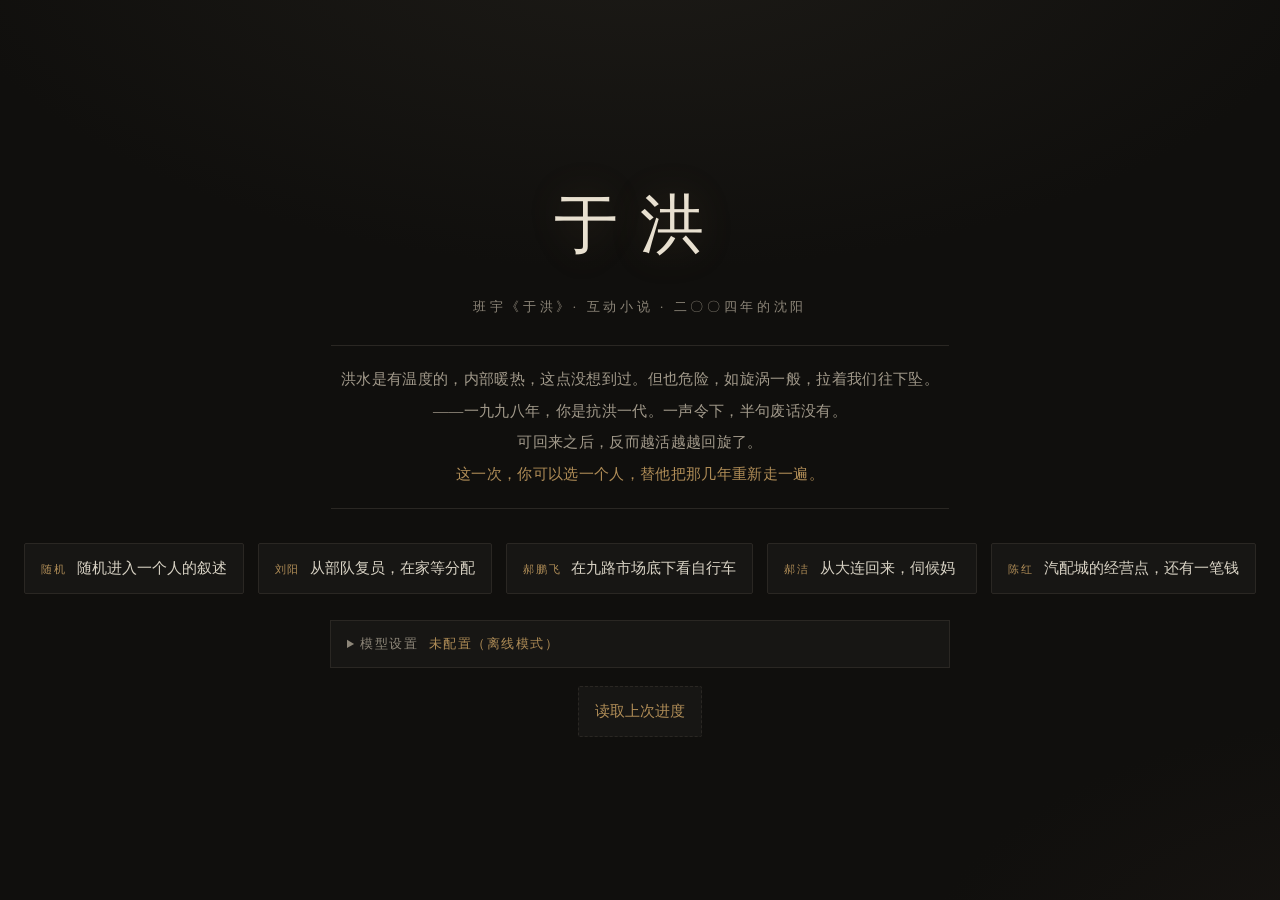
==== docs/index.html @ 529d7893 "于洪互动小说：四视角剧本、事实分叉、模型设置，发布到 GitHub Pages" ====
<!doctype html>
<html lang="zh-CN">
<head>
<meta charset="utf-8">
<meta name="viewport" content="width=device-width,initial-scale=1">
<title>于洪 · 互动小说</title>
<style>:root {
  --ink: #d8d2c4;
  --dim: #8d8679;
  --bg: #100f0d;
  --panel: #171614;
  --line: #2a2723;
  --accent: #b08d57;
}
* { box-sizing: border-box; }
html, body { height: 100%; margin: 0; }
body {
  background:
    radial-gradient(1200px 600px at 50% -10%, #1d1b17 0%, transparent 60%),
    radial-gradient(900px 500px at 110% 110%, #191512 0%, transparent 55%),
    var(--bg);
  color: var(--ink);
  font-family: "Noto Serif SC", "Source Han Serif SC", "Songti SC", "SimSun", Georgia, serif;
  font-size: 16.5px;
  line-height: 1.95;
  letter-spacing: .02em;
}
.hidden { display: none !important; }

/* ---------- 菜单 ---------- */
#menu {
  min-height: 100%;
  display: flex; flex-direction: column; align-items: center; justify-content: center;
  padding: 40px 24px;
  text-align: center;
}
.menutitle {
  font-size: 64px; letter-spacing: .34em; margin: 0 0 6px;
  color: #e8e0d0; font-weight: 400;
  text-shadow: 0 0 40px rgba(176,141,87,.22);
}
.menusub { color: var(--dim); letter-spacing: .28em; font-size: 13px; margin-bottom: 26px; }
.menuquote {
  max-width: 620px; color: #a29a8b; font-size: 15px; line-height: 2.1;
  border-top: 1px solid var(--line); border-bottom: 1px solid var(--line);
  padding: 18px 10px; margin-bottom: 34px;
}
.menuquote em { color: var(--accent); font-style: normal; }
.menubtns { display: flex; gap: 14px; flex-wrap: wrap; justify-content: center; }
.menubtns .choice { min-width: 210px; }
.menuload { margin-top: 18px; }

/* ---------- 模型设置 ---------- */
.cfgbox {
  margin-top: 26px; max-width: 620px; width: 100%;
  border: 1px solid var(--line); background: var(--panel);
  text-align: left;
}
.cfgbox summary {
  cursor: pointer; padding: 11px 16px; font-size: 12.5px;
  color: var(--dim); letter-spacing: .12em; user-select: none;
}
.cfgbox summary:hover { color: var(--ink); }
.cfgstate { color: var(--accent); margin-left: 6px; }
.cfgbody { padding: 4px 16px 16px; border-top: 1px solid var(--line); }
.cfgnote { font-size: 12px; color: var(--dim); line-height: 1.9; margin: 12px 0 14px; }
.cfgrow { display: flex; align-items: center; gap: 10px; margin-bottom: 9px; }
.cfglabel { width: 84px; flex: none; font-size: 12.5px; color: var(--dim); }
.cfginput {
  flex: 1; min-width: 0; background: #0e0d0b; border: 1px solid var(--line);
  color: var(--ink); font-family: inherit; font-size: 12.5px;
  padding: 7px 10px; border-radius: 2px; outline: none;
}
.cfginput:focus { border-color: var(--accent); }
.cfginput::placeholder { color: #4f4a42; }
.cfgbtns { display: flex; gap: 8px; margin-top: 12px; }
.cfgbtn {
  background: none; border: 1px solid var(--line); color: var(--dim);
  padding: 6px 14px; font-size: 12px; cursor: pointer; border-radius: 2px;
  font-family: inherit; letter-spacing: .1em;
}
.cfgbtn:hover { color: var(--ink); border-color: var(--accent); }
.cfgbtn.ghost:hover { border-color: #6b2f28; color: #c96a5f; }
.cfgmsg { margin-top: 10px; font-size: 12px; line-height: 1.7; color: var(--dim); min-height: 18px; }
.cfgmsg.ok { color: #7f9c6b; }
.cfgmsg.err { color: #c96a5f; }

/* ---------- 游戏 ---------- */
#game { min-height: 100%; display: flex; flex-direction: column; }
#topbar {
  display: flex; align-items: center; gap: 14px;
  padding: 10px 18px; border-bottom: 1px solid var(--line);
  background: rgba(16,15,13,.86); backdrop-filter: blur(6px);
  position: sticky; top: 0; z-index: 5;
}
#topbar .brand { font-size: 15px; letter-spacing: .22em; color: var(--accent); }
#topbar .spacer { flex: 1; }
#topbar button {
  background: none; border: 1px solid var(--line); color: var(--dim);
  padding: 5px 12px; font-size: 12.5px; cursor: pointer; border-radius: 2px;
  font-family: inherit; letter-spacing: .1em;
}
#topbar button:hover { color: var(--ink); border-color: #4a443c; }

#main { flex: 1; display: flex; max-width: 1080px; width: 100%; margin: 0 auto; padding: 26px 20px 120px; gap: 28px; }
#stage { flex: 1; min-width: 0; }
#side { width: 258px; flex: none; }
@media (max-width: 860px) {
  #main { flex-direction: column-reverse; padding-bottom: 60px; }
  #side { width: 100%; }
}

/* 状态卡 */
.who-card { border-left: 3px solid; padding-left: 12px; margin-bottom: 12px; background: var(--panel); padding: 12px 12px 12px 15px; }
.wname { font-size: 21px; letter-spacing: .14em; }
.wtitle { font-size: 12px; color: var(--dim); line-height: 1.7; margin-top: 3px; }
.stats { display: flex; flex-direction: column; gap: 9px; }
.stat { display: flex; align-items: center; gap: 8px; font-size: 12px; color: var(--dim); }
.sl { width: 74px; flex: none; }
.bar { flex: 1; height: 5px; background: #221f1b; border-radius: 3px; overflow: hidden; }
.bar i { display: block; height: 100%; transition: width .5s ease; }
.sv { width: 26px; text-align: right; font-size: 11px; }

/* 文字流 */
#stream { max-width: 100%; }
.scene-title {
  margin: 34px 0 6px; padding-top: 15px; border-top: 1px solid var(--line);
  font-size: 13px; letter-spacing: .3em; color: var(--accent);
}
.scene-where { font-size: 12px; color: var(--dim); letter-spacing: .12em; margin-bottom: 16px; }
.line { margin: 0 0 12px; }
.line .body { white-space: pre-wrap; }
.line.said .body { color: #e6ddcb; }
.line.nar .body { color: #b9b2a4; }
.line.inner .body { color: #9d9487; font-style: italic; padding-left: 14px; border-left: 1px solid #332e28; }
.line.dream .body { color: #7d97a8; font-style: italic; }
.line.quote .body { color: #a89272; }
.line.bridge .body { color: var(--accent); letter-spacing: .08em; margin: 18px 0; }
.line.err .body { color: #b03a2e; }
.line.chosen .body { color: var(--dim); font-size: 13.5px; margin: 14px 0 6px; letter-spacing: .04em; }
.model-line { color: #8fa6a0; font-size: 14.5px; border-left: 2px solid #2f3a38; padding-left: 12px; margin: 16px 0 8px; line-height: 2; }
.model-line.pending { color: #4f5b59; font-style: italic; border-left-color: #232c2b; }
.quick { animation: fadein .18s ease; }
@keyframes fadein { from { opacity: 0; transform: translateY(3px); } to { opacity: 1; } }

/* 说话人 */
.who { margin-right: 8px; font-size: 13px; letter-spacing: .1em; }
.who.liu { color: #c96a5f; }
.who.hao { color: #7a9fd0; }
.who.jie { color: #d1b072; }
.who.chen { color: #c08cb8; }
.who.mom { color: #a9a08f; }
.who.you { color: #a9a08f; }
.who:not(.liu):not(.hao):not(.jie):not(.chen):not(.mom):not(.you) { color: #8d8679; }

/* 选项 */
#choices { margin-top: 22px; display: flex; flex-direction: column; gap: 9px; }
.choice {
  text-align: left; background: var(--panel); border: 1px solid var(--line); color: var(--ink);
  padding: 12px 16px; font-family: inherit; font-size: 14.5px; line-height: 1.7;
  cursor: pointer; border-radius: 2px; transition: all .16s ease;
  display: flex; align-items: baseline; gap: 10px;
}
.choice:hover { border-color: var(--accent); background: #1c1a16; transform: translateX(3px); }
.choice .tag { font-size: 11px; color: var(--accent); letter-spacing: .16em; flex: none; }
.choice.continue { justify-content: center; color: var(--accent); border-style: dashed; }
.choice.continue:hover { background: #1c1a16; }

/* 结局 */
#ending { position: fixed; inset: 0; background: rgba(8,7,6,.94); z-index: 40; display: flex; align-items: center; justify-content: center; padding: 24px; overflow: auto; }
.end-card {
  max-width: 560px; width: 100%; border: 1px solid #3a352d; background: #131210;
  padding: 36px 30px; text-align: center; animation: fadein .5s ease;
}
.end-kicker { font-size: 11px; letter-spacing: .4em; color: var(--dim); }
.end-title { font-size: 38px; font-weight: 400; margin: 12px 0 8px; color: #e8e0d0; letter-spacing: .14em; }
.end-desc { color: var(--accent); font-size: 14px; margin-bottom: 20px; }
.end-you { color: var(--dim); font-size: 13px; margin-bottom: 18px; }
.end-summary { text-align: left; font-size: 14px; color: #b9b2a4; line-height: 2; border-top: 1px solid var(--line); padding-top: 16px; }
.end-quote { margin-top: 18px; font-style: italic; color: #8d8679; font-size: 13.5px; }
.end-btns { margin-top: 26px; display: flex; justify-content: center; }
.end-btns .choice { min-width: 240px; justify-content: center; }

/* 滚动条 */
::-webkit-scrollbar { width: 8px; }
::-webkit-scrollbar-thumb { background: #2a2723; border-radius: 4px; }
</style>
</head>
<body>

<div id="menu">
  <h1 class="menutitle">于洪</h1>
  <div class="menusub">班宇《于洪》· 互动小说 · 二〇〇四年的沈阳</div>
  <div class="menuquote">
    洪水是有温度的，内部暖热，这点没想到过。但也危险，如旋涡一般，拉着我们往下坠。<br>
    ——一九九八年，你是抗洪一代。一声令下，半句废话没有。<br>
    可回来之后，反而越活越越回旋了。<br>
    <em>这一次，你可以选一个人，替他把那几年重新走一遍。</em>
  </div>
  <div class="menubtns">
    <button class="choice" onclick="randomStart()"><span class="tag">随机</span><span>随机进入一个人的叙述</span></button>
    <button class="choice" onclick="startGame('liu')"><span class="tag">刘阳</span><span>从部队复员，在家等分配</span></button>
    <button class="choice" onclick="startGame('hao')"><span class="tag">郝鹏飞</span><span>在九路市场底下看自行车</span></button>
    <button class="choice" onclick="startGame('jie')"><span class="tag">郝洁</span><span>从大连回来，伺候妈</span></button>
    <button class="choice" onclick="startGame('chen')"><span class="tag">陈红</span><span>汽配城的经营点，还有一笔钱</span></button>
  </div>

  <details id="cfgbox" class="cfgbox">
    <summary>模型设置 <span class="cfgstate" id="cfgstate">未配置（离线模式）</span></summary>
    <div class="cfgbody">
      <p class="cfgnote">
        填写 OpenAI 兼容接口后，关键节点会由模型实时续写一小段。不填也能完整游玩，只是所有剧情按写好的走。
      </p>
      <label class="cfgrow">
        <span class="cfglabel">模型地址</span>
        <input id="cfgUrl" class="cfginput" type="text" placeholder="http://127.0.0.1:11434/v1/chat/completions" autocomplete="off" spellcheck="false">
      </label>
      <label class="cfgrow">
        <span class="cfglabel">模型 ID</span>
        <input id="cfgModel" class="cfginput" type="text" placeholder="比如 qwen2.5 / deepseek-chat" autocomplete="off" spellcheck="false">
      </label>
      <label class="cfgrow">
        <span class="cfglabel">API Key</span>
        <input id="cfgKey" class="cfginput" type="password" placeholder="没有就留空" autocomplete="off" spellcheck="false">
      </label>
      <div class="cfgbtns">
        <button type="button" class="cfgbtn" onclick="saveConfig()">保存</button>
        <button type="button" class="cfgbtn" onclick="testConfig()">测试连通</button>
        <button type="button" class="cfgbtn ghost" onclick="clearConfig()">清除</button>
      </div>
      <div class="cfgmsg" id="cfgmsg"></div>
    </div>
  </details>

  <div class="menuload">
    <button id="btnload" class="choice continue" onclick="tryLoad()">读取上次进度</button>
  </div>
</div>

<div id="game" class="hidden">
  <div id="topbar">
    <span class="brand">于洪</span>
    <span class="spacer"></span>
    <button onclick="if(saveGame())this.textContent='已保存';">保存进度</button>
    <button onclick="restartGame()">重开</button>
  </div>
  <div id="main">
    <div id="stage">
      <div id="stream"></div>
      <div id="choices"></div>
    </div>
    <div id="side">
      <div id="status"></div>
    </div>
  </div>
</div>

<div id="ending" class="hidden"></div>

<script>
/* ===== story.js ===== */
/* ============================================================
 *  《于洪》互动小说 —— 故事数据
 *  依据班宇《于洪》原文 + JioNLP「悬疑推理全解析」
 *  视角：刘阳(liu) / 郝鹏飞(hao) / 郝洁(jie) / 陈红(chen)
 * ============================================================ */
const L = (t) => ({ text: t });
const S = (who, whoKey, t) => ({ who, whoKey, cls: 'said', text: t });
const N = (t) => ({ text: t, cls: 'nar' });
const I = (t) => ({ text: t, cls: 'inner' });
const D = (t) => ({ text: t, cls: 'dream' });

const SCENES = {};

/* =====================================================================
 *  序章 · 1998 洪水 —— 四人共用
 * ===================================================================== */
SCENES.prologue = {
  title: '序章 · 一九九八年夏',
  where: '长江大堤 · 暴雨',
  lines: [
    L('一九九八年的夏天，江水高出防洪堤数米。天空被雨浸洗，星星全被覆盖。'),
    N('你们相互搀着走，由下至上，沿江而行。暴雨不停，很难看清前路。'),
    D('至水深处，黄泥漫过来，几近胸口，简直快要窒息。'),
    L('洪水是有温度的，内部暖热，如旋涡一般，拉着人往下坠。'),
    I('只能在心里提醒自己：千万别倒下去，那就再也站不起来了。'),
    N('刚开始时，前面还有人唱歌，喊着口号，很快便隐没在雷声里。四处缄默，唯有江中瀑布高耸。'),
    { text: '那年，你是抗洪一代，抢险子弟兵。一声令下，半句废话没有，一路辉煌，全是胜仗。', cls: 'quote' },
    { text: '可你没想到，回来之后，反而越活越回旋了。', cls: 'quote' },
    { text: '—— 现在，二〇〇四年，冬天，沈阳。', cls: 'bridge' },
    { text: '选一个人，进入他（她）的叙述。', cls: 'bridge' },
  ],
  choices: () => [
    { tag: '刘阳', text: '我从部队复员，在家等分配，大半年没个动静', next: 'liu_1999' },
    { tag: '郝鹏飞', text: '我在九路市场底下看自行车，叼着烟卷儿，腰里别个包儿', next: 'hao_1999' },
    { tag: '郝洁', text: '我从大连回来，在家伺候我妈，弟弟刚退伍', next: 'jie_1999' },
    { tag: '陈红', text: '我在汽配城有个经营点，卖摩托车油，也管着一笔钱', next: 'chen_1999' },
  ],
};

/* =====================================================================
 *  1999 冬 · 待业
 * ===================================================================== */
SCENES.liu_1999 = {
  where: '一九九九年冬 · 于洪区的街上',
  lines: [
    L('你去安置办问过几次。答复永远一样：就业形势不好，这一批没单位接收，只能耐心等待，要相信政府，祖国是没有忘记你们的。'),
    I('你听着也信服。可回到家里，思来想去，又实在是待不住。岁数不小了，还在街上晃荡，吃穿父母，没个班儿上，说不过去。'),
    N('战友们大多走了后门，在厂里开车，或当保安。没编制，待遇也不行，勉强维持生活。'),
    N('私下喝酒时，大家总爱抱怨：怎么说也是抗洪一代，一声令下豁得出命去，怎么回来之后反倒越活越回旋了。'),
    D('你半夜还是会梦见。站在桥上，江水涌动，瀑布高耸，时刻准备扑袭。'),
    N('将入冬时，你妈去九路市场买了几斤线，准备给你织件毛衣。她回来时，递你一张皱巴巴的纸条。'),
    S('妈', 'mom', '碰见个熟人，说是你战友，记忆力挺好，当年送站时见过我，一眼就认出来了，让你有空联系他。'),
    S('你', 'you', '叫啥。'),
    S('妈', 'mom', '郝鹏飞。'),
    S('你', 'you', '三眼儿啊，他干啥呢，问没。'),
    S('妈', 'mom', '在九路市场楼下看自行车呢，叼着烟卷儿，腰里别个包儿，见我可亲了，也没收费，站那唠了半天。还说你们这一批，马上就能安置了。'),
  ],
  choices: () => [
    { tag: '+ 记下', text: '把纸条收好。心里说：那人不识搭理。', next: 'liu_1999b', effects: { liuHaojie: 0 } },
    { tag: '+ 人情', text: '三眼儿还认得出我妈，这份人情得还。去找他喝一顿。', next: 'liu_1999b' },
    { tag: '＋钱', text: '你想起部队里一个领导，转业好几年了，听说挺有能力：李德武。要不要联系一下？', next: 'liu_call_li' },
  ],
};

SCENES.liu_1999b = {
  lines: [
    N('纸条上的电话七位数。你妈说，去年电话刚升八位：原来首位是2、3、4、5的，前面加个2；首位是6、7、8、9的，在前面加个8。'),
    I('这些你都知道。天天不上班，半导体里的报纸摘要能听好几遍。'),
    N('十二月初，你妈从单位下岗。车间工具库六个人，就留俩名额，上面要民主，不记名投票，谁的票多谁走人。'),
    N('结果一人一票，没办法抉择。开会时你妈自告奋勇：岁数大了，行动跟不上，先走一步；女的在世上比同岁的男的好找活儿，五十岁就能退休领劳保。'),
    N('话没说完，整个班组哭成一片。'),
    S('同事', 'other', '你儿子的工作落实没？'),
    S('妈', 'mom', '等政策呢，说是过了年就安置，能进事业单位。'),
    S('同事', 'other', '那可好，你这老有所依了。'),
    S('妈', 'mom', '那还说啥，你们放心，我这䞍等着享福呢。'),
    I('你知道这话是宽慰同事。但她这一下岗，工龄买断，给的都是死钱儿。你还没工作，生计犯愁。'),
    L('一九九九年的最后一天，下了点雪，不大。街上到处宣传千禧年的到来，仿佛跨过这个世纪，就真的会有所不同。'),
  ],
  choices: () => [
    { tag: '战友', text: '下午战友来电话：喊一批兵聚一聚，你想起三眼儿的号码。', next: 'liu_qianxi' },
    { tag: '独行', text: '不去凑热闹。你坐在家里看电视，把李德武那个电话号码又摸出来看了看。', next: 'liu_call_li' },
  ],
};

SCENES.liu_qianxi = {
  title: '千禧年 · 最后一天',
  where: '兴顺街 · 三眼儿的车棚',
  lines: [
    N('你给三眼儿打电话，七位数的号码，前面加了个2。一个女的接的。'),
    S('你', 'you', '三眼儿在家不？'),
    S('那边', 'other', '谁，你打错了吧。'),
    I('你才反应过来：这外号是部队里给取的，人家有本名儿。'),
    S('你', 'you', '这是不是郝鹏飞家，我是他以前的战友。'),
    S('那边', 'other', '是，他没在家，上班呢。换地方了，铁西商业大厦，那边车多。'),
    N('你骑车到兴顺街，远远望见三眼儿坐在绿棚里，棚顶上覆盖一层薄雪。他缩在里面，耷拉着脑袋，脖子上挂着手闷子，缓慢吐着白气。'),
    N('旁边有自行车过来，他立马探起身，三步两步奔上前，撕个纸票儿，管人要钱，块儿八毛的，毛票儿也数好几遍。'),
    N('你观察了一会儿，乐出声来。三眼儿回头一看，惊呼一声。'),
    S('三眼儿', 'hao', '我操，你咋来了呢。'),
    S('你', 'you', '来找你喝酒，战友聚会。'),
    S('三眼儿', 'hao', '回来这么长时间，一次没见到，老想你了。有一次看见你妈了。'),
    S('你', 'you', '可不咋地，青春献党，纯属白忙。'),
    S('三眼儿', 'hao', '那也不能这么讲。不知道你，反正我还是有收获。'),
    L('他说这话时，眼睛亮了一下。你知道那「收获」是什么——他干过一阵子侦察兵，看车这活儿，正好用得上。'),
    S('你', 'you', '我也有，不后悔。就是社会变化太快，有点跟不上节奏。'),
    S('三眼儿', 'hao', '现在就走，妈了个逼，今天不收费了，千禧年大酬宾，随便停去吧。'),
    N('一行七八个人，喝到后半夜，大呼小叫，啤酒瓶子满地，还唱起歌来。'),
    S('众人', 'other', '海风你轻轻地吹啊，海浪你轻轻地摇……'),
    N('这些战友，各有各的道，就你还没工作，他们也跟着愁，你一言我一语，没有实质建议。'),
    N('三眼儿开始话少，有点拘谨，几瓶下肚后也很健谈，眼睛里放着贼光。'),
  ],
  choices: () => [
    { tag: '兄弟', text: '跟三眼儿说：靠别人不如靠自己，咱俩想点正事。', next: 'liu_tan' },
    { tag: '试探', text: '装作随口一问：你还记得李德武不？他那个电话你还留着没？', next: 'liu_probe' },
    { tag: '心事', text: '不说正事，只闷头喝酒，心里翻来覆去想着安置办那句话。', next: 'liu_tan' },
    { tag: '不联系', text: '你把纸条折起来塞进兜里：那条路，不走。', next: 'liu_yantui', effects: { calledLi: 'no', tippedLi: 'no', liuTurn: 'out' } },
  ],
};

SCENES.liu_probe = {
  lines: [
    S('你', 'you', '三眼儿，你还记得李德武不？咱们连那个老兵，转业好几年了。'),
    N('三眼儿夹着花生米的手停在半空。'),
    S('三眼儿', 'hao', '记得啊，怎么不记得。他后来跑货车，听说赚过也赔过。'),
    S('你', 'you', '听说他有路子，认识人。我寻思，回头联系联系。'),
    S('三眼儿', 'hao', '联系呗，我这儿没他电话。你找他干啥？'),
    S('你', 'you', '就是认认亲，问候问候。'),
    I('三眼儿看了你一会儿，眼睛里那点光暗下去了一半。'),
    S('三眼儿', 'hao', '刘阳，咱当兵的，走正道。'),
  ],
  choices: () => [
    { tag: '打岔', text: '笑一声：知道知道，我逗你玩呢。', next: 'liu_tan', effects: { liuHaojie: 0 } },
    { tag: '硬着头皮', text: '岔过去不谈，心里那个号码反倒更清楚了。', next: 'liu_tan' },
  ],
};

SCENES.liu_tan = {
  lines: [
    N('三眼儿凑过来，悄悄给你出主意。'),
    S('三眼儿', 'hao', '他家离于洪广场很近。那边刚开发出来，住户渐多，夏天摆了不少烧烤摊位，还有打扑克的，乌乌泱泱一大片。冬天冷，人少一些，但也有，穿棉袄烤炉子喝大酒，一整半宿。'),
    S('你', 'you', '烧烤我不会啊，没干过，扑克更不行了。'),
    S('三眼儿', 'hao', '不让你烤。我琢磨着，咱俩出个烟摊儿。不管喝酒还是打牌，都挺费烟，一宿得好几盒。'),
    S('三眼儿', 'hao', '到时换着来，一替一天，晚上过去。你白天上班，啥也不耽误，还不累，捡钱似的。'),
    S('你', 'you', '也没卖过烟啊，去哪儿上货都不知道。'),
    S('三眼儿', 'hao', '我有路子，保真，还便宜，你出人就行。就是冬天在室外杵着，那是真冷。'),
    S('你', 'you', '这不是问题，闲着也是闲着，遭点罪不怕。'),
    I('话是酒后的，你没太当真——可你心里，其实已经把那片广场摸过一遍了。哪家摊子喝酒，哪个老板打牌，谁兜里揣的是什么烟。'),
  ],
  choices: () => [
    { tag: '一起', text: '几天后三眼儿来催：进货的钱各出一半，你出人。干！', next: 'liu_jie_first' },
    { tag: '犹豫', text: '先答应着，心里另外那条路也在往前铺。', next: 'liu_call_li' },
  ],
};

SCENES.liu_call_li = {
  title: '五年前的那个电话',
  where: '于洪广场边上的一间小平房 · 电话机',
  lines: [
    N('你妈下岗之后，生了一场大病。家里的账翻过来倒过去，还是缺口。'),
    N('你找出那串号码。拨过去的时候，手指头有点抖。'),
    S('你', 'you', '喂，是李德武吗？'),
    S('他', 'li', '我是，你谁啊。'),
    S('你', 'you', '我以前跟你在一个连待过，是你底下的兵。'),
    S('他', 'li', '哦——谁啊，报个名。'),
    I('你没讲名字。'),
    S('你', 'you', '现在也没个正经工作，在卖烟。'),
    S('他', 'li', '卖烟好啊，认识人。改天见个面，就在广场那边，我请你喝酒。'),
    N('挂了电话，你在屋里站了一会儿。窗外下雪。'),
    N('过了几天，你们在广场边上见了面。喝了几次酒，比较交心。'),
    N('李德武跟着他哥刚做完一个案子，出手阔绰。他见你话里有话，便邀你入伙。'),
    L('你犹豫过。三番五次。'),
  ],
  choices: () => [
    { tag: '入伙', text: '你点了头。你给他指了一个人：九路市场批发白糖的业主，好打牌，总过来买烟。', next: 'liu_plan', effects: { calledLi: 'yes', tippedLi: 'full', liuTurn: 'in' } },
    { tag: '只说一半', text: '你只说广场上谁有钱，没指名道姓，脚却已经踩在了门外。', next: 'liu_plan', effects: { calledLi: 'yes', tippedLi: 'half', liuTurn: 'in' } },
    { tag: '退出', text: '你站起来，把酒钱压在杯子底下：这事儿我不干，别再来找我。', next: 'liu_out', effects: { calledLi: 'yes', tippedLi: 'no', liuTurn: 'out' } },
    { tag: '举报', text: '你没喝酒，直接去了派出所。你把那个号码、那几次见面，全说了。', next: 'liu_report', effects: { calledLi: 'yes', tippedLi: 'no', liuTurn: 'reported', policeHeat: 30 } },
  ],
};

SCENES.liu_plan = {
  lines: [
    N('你们定好时间。'),
    I('卖烟这条件得天独厚：谁家有钱，谁家几点关门，谁家孩子几点放学，你比谁都清楚。'),
    N('案发前的某一天，你骑着李德武的摩托回来。车号是三六四九四。'),
    N('起先停在巷口，进屋后装着睡了一会儿，悄悄起了床，出门把车推回屋内，第二天一大早又骑走了。'),
    I('你记得那天郝洁喊你，说做了个噩梦，害怕。你没顾上问她。'),
    N('抢劫当日，李德武带着另外两个。你在外面放风，盯着广场上来来去去的人。'),
    D('那天的风很冷。你站在电线杆子边上，像平时卖烟一样，一动不动。'),
    N('案发了。黄海花园，一家三口，孩子还不到十岁。'),
    N('李德武没联系过你，人间蒸发。你也没拿到那一份。'),
  ],
  choices: () => [
    { tag: '沉默', text: '你把这件事压下去，压得很深，深到自己也快信了。', next: 'liu_hui', effects: { liuHaojie: 5, money: 0 } },
    { tag: '冒名', text: '有人问你名字的时候，你说：我叫郝鹏飞，外号三眼儿。', next: 'liu_hui', effects: { borrowedName: 'yes', liuHaojie: 5 } },
    { tag: '害怕', text: '你给三眼儿打了个电话又挂掉，什么也没说。', next: 'liu_hui', effects: { haoWanted: 5 } },
  ],
};

SCENES.liu_hui = {
  title: '案发之后',
  where: '二〇〇一年四月 · 于洪广场',
  lines: [
    N('四月底，沈阳破了个大案，全城轰动，新闻滚动播出，群众拍手称快。'),
    N('电视台还拍了个纪录片，全程记录审讯过程，每天一集，人性的险恶与残暴，一览无遗，比电视剧都有意思。'),
    N('官方称之为四一〇大案，持械抢劫杀人，烧过信用社，劫过运钞车，手上十几条人命，主犯共四人，两对兄弟。'),
    N('主事儿的是李家哥俩。哥哥李德文在线路大修段上过班，脑子好，行事缜密，案子都是他谋划；弟弟李德武以前当过兵，身法不错，也敢下狠手。'),
    N('最后一次败露，是因为不周密——抢劫一位九路市场的业主时留下了痕迹，一举告破，进而牵出之前的连环案件。'),
    N('遇害的是批发白糖的，经商多年，有些家底。入室行凶，一家三口，全部灭口，孩子还不到十岁。'),
    I('这条新闻你琢磨了几天。犯案地点在黄海花园，于洪广场旁边的商品房。死去的那位男性，膀大腰圆，你是怎么看怎么眼熟。'),
    N('后来有一天你想起来，这人以前常在扑克摊上打牌，梗着脖子，有几分派头。'),
    N('有次他喝得比较醉，走过来问你：有没有裸体打火机。'),
    S('那位', 'other', '打火机有，五毛钱一个。'),
    S('那位', 'other', '要裸体的，有画面儿的那种。'),
    S('你', 'you', '那没有。'),
    I('他转身离开，嘴里嘟囔不停。你心说，点个火而已，怎么这么多要求。'),
    N('你把这事讲给郝洁。她叹了口气。'),
    S('郝洁', 'jie', '不管怎么说，这家也太惨了，孩子那么小，这伙人都该毙。'),
    S('你', 'you', '是，那肯定没跑儿。'),
    I('你嘴上答得干脆。手心里全是汗。'),
  ],
  next: 'liu_jie_first',
  continueText: '过了几天',
};

SCENES.liu_hui2 = {
  lines: [],
  next: 'liu_jie_first',
};

SCENES.liu_jie_first = {
  title: '二〇〇〇年冬 · 工人村',
  where: '轻工街 · 三眼儿家的旧平房',
  lines: [
    N('三眼儿住轻工街附近，工人村的旧平房，夹在车辆厂和热力网宿舍中间，歪歪扭扭，整个区域就剩这么一趟，里出外进，一直没拆。'),
    N('门口常年发河，冬天全是冰，不太好走。'),
    N('他家的条件一般。他妈常年卧床，身体不好，病挺重，好几样合并症，糊涂的时候多，不咋认识人儿，脾气大。'),
    N('他姐郝洁，大个儿，腰杆倍儿直，长得精神，有眉有眼儿，梳个五号头，像打排球的，不怎么打扮也好看。'),
    N('当时她刚从大连回来，也没上班，在家照顾他妈。她自己的身体也虚弱，刚动完个什么手术，走道发飘。'),
    N('你按规矩来取烟箱。她正在厨房拾掇，回头看是你。'),
    S('郝洁', 'jie', '来了啊。吃了没？'),
    I('你其实刚起床就来了，实在饿得不行。'),
  ],
  choices: () => [
    { tag: '不客气', text: '说没吃。她给你下了一碗面条，葱花炝锅，倒上酱油，满屋一股煳香。', next: 'liu_jie_meal', effects: { liuHaojie: 8 } },
    { tag: '客气', text: '说吃过了。取了箱子就走。', next: 'liu_yantui_end', effects: { liuHaojie: 1 } },
    { tag: '打听', text: '问她身体咋样，手术完多久了。', next: 'liu_jie_meal', effects: { liuHaojie: 5 } },
  ],
};

SCENES.liu_jie_meal = {
  lines: [
    N('她给你下了碗面条，你连吃两碗，也不见外。'),
    N('饭后她陪你看了会儿电视。信号不好，得来回摆弄天线，屏幕上都是雪花点儿，不成人形，声音也听不真切，嗞嗞啦啦，就看个大概意思。'),
    S('你', 'you', '等三眼儿赚钱了，让他给安个有线电视，能看好几十个台，天天放香港电影。'),
    S('郝洁', 'jie', '指着他呢，一天到晚不着家。'),
    S('你', 'you', '那我给你安，多大个事儿。'),
    S('郝洁', 'jie', '那你可得说话算话。'),
    I('这句你记下了。'),
    N('屋里他妈又骂上了，全是脏话，一嘟囔一串儿。郝洁挺难为情，躲去厨房拾掇碗筷，水声响成一片。'),
  ],
  next: 'liu_yantui_end',
  continueText: '一来二去',
};

SCENES.liu_yantui_end = {
  lines: [
    N('长此以往，你成了他家的常客。'),
    N('送烟的路上捎带手买个菜，家里东西坏了，三眼儿懒，也是你帮忙收拾，烧火的劈柴都是你打的。'),
    N('包括他妈在内，你也不嫌，拉完帮着收拾。觉得这一家过得也是不易，能帮忙就尽可量。郝洁虽然不说，但心里挺感激，你能看出来。'),
  ],
  next: 'liu_jie_grow',
  continueText: '日子长了',
};

SCENES.liu_yantui = {
  lines: [
    N('你挂了电话，再没拨过那个号。'),
    N('三眼儿后来问你，最近忙啥呢。你说没干啥，在家待着。'),
    S('三眼儿', 'hao', '那咱俩搭伙？我这儿有路子，保真，还便宜。'),
    N('于是你们各出一半钱，三眼儿联系进货渠道，你在街上打听价格。'),
    N('刚开始生意很差。你用你妈单位以前发的皮箱装烟，折开一半，朝着街面按个放好，像摆下一盘棋，然后偎在电线杆子上，半天也没人来问。'),
    N('后来逐渐上了道。于洪广场说大不大，说小也不小，站在同一个地方别人很难留意，需要来回不停地走动，还得张嘴推销。'),
    N('看谁捏紧烟盒不放，立马奔上前去问问来一盒啥不。别人摆手拒绝，也别太在意——做买卖就是这样，得能拉下来脸。'),
    I('这些道理都是三眼儿讲的。你挺佩服，他社会经验比你丰富。'),
    N('每个月赚的不多，也能起点作用，这就知足。'),
  ],
  choices: () => [
    { tag: '知足', text: '日子慢慢过吧。你在心里对自己说，够了。', next: 'liu_jie_first', effects: { liuHaojie: 2 } },
    { tag: '不甘', text: '不够。你把李德武那个号码抄在了本子上，一直没扔。', next: 'liu_jie_first', effects: { calledLi: 'nervous' } },
  ],
};


/* ===== part_liu.js ===== */
/* ============================================================
 *  刘阳线 · 后半程（2001–2004）
 * ============================================================ */

SCENES.liu_jie_grow = {
  title: '一来二去 · 二〇〇〇年冬',
  where: '工人村 · 屋里',
  lines: [
    N('一来二去，你发现郝洁平时不看电视，只有你去了，那台电视机才点开。专项服务，规格挺高。'),
    N('你看电视时，郝洁总捧着本书，家里一共也没几册，来回读，书页卷了边儿也不撒手。'),
    N('她爱看外国名著，名字没记住，硬壳，不太好翻。你问她里面讲的是啥，她也不告诉，说那样就没意思了，得自己慢慢读。'),
    N('你偶尔也拿起来一本，应个景儿，还没看几分钟，便开始犯困——在部队待的，看字儿费劲。'),
    N('时间一长，你就有了点跟郝洁在一起过日子的错觉。'),
    N('送烟的路上，捎带手买个菜。家里东西坏了，三眼儿懒，也是你帮忙收拾，烧火的劈柴都是你打的。'),
    N('包括他妈在内，你也不嫌，拉完帮着收拾。觉得这一家过得也是不易，能帮忙就尽可量。'),
    I('郝洁虽然不说，但心里挺感激，你能看出来。'),
  ],
  choices: () => [
    { tag: '过日子', text: '你把这里当成自己的家。', next: 'liu_mom_crisis', effects: { liuHaojie: 8 } },
    { tag: '顺手', text: '你只当是顺手的人情，账还是要分的。', next: 'liu_mom_crisis', effects: { liuHaojie: 2, money: 3 } },
    { tag: '盘算', text: '你在心里把这些人的脾气都记了一遍。', next: 'liu_mom_crisis', effects: { policeHeat: 3 } },
  ],
};

SCENES.liu_mom_crisis = {
  title: '二〇〇一年 · 元宵前后',
  where: '工人村 · 医院',
  lines: [
    N('元宵节没到，有天晚上，他妈又犯病了。三眼儿没在家。'),
    N('郝洁给你打的电话。你连忙赶过去。'),
    N('进屋一看，正倒弄气儿呢，只有出的，没有进的，喘气儿声跟风箱似的，呼呼作响，胸部凹进去一大块儿，肋骨外翻。'),
    S('你', 'you', '这得赶紧打车走。'),
    N('郝洁攥着她妈的手，一个劲儿地哭，说啥也听不进去。'),
    N('你跑到道边，在冰上还滑了一跤，蹭一身雪。到处都在放鞭，震耳欲聋，一年又一年，不知道有什么可庆祝的。'),
    N('路上车很少。你拦了半天，才打到一辆拉达。人命关天，好说歹说，让司机等着。'),
    N('你跑回屋里，把她妈往车上背，累得满头是汗。她一犯病就爱往下出溜，你老觉得使不上劲儿。'),
    N('到医院一顿抢救。郝洁一点主意都没有，道儿都走不直。'),
    N('凌晨，状况稳一些，你去厕所洗了把脸，抽棵烟。回来怎么想怎么不对。'),
    S('你', 'you', '三眼儿哪儿去了呢。'),
    S('郝洁', 'jie', '指着他呢。联系不上。'),
    S('你', 'you', '那不能啊，他天天下了班不就去广场卖烟么。'),
    S('郝洁', 'jie', '不知道。最近烟也没去卖，成宿不回家，没敢跟你说。'),
    I('你陪她熬了一宿。心里却在别处：他不卖烟，那他在哪儿。'),
    N('第二天早上，三眼儿赶来了，还是听邻居说的。灰头土脸，头发根根立着，衣服邋遢，腰包里的零钱叮当乱响。'),
  ],
  choices: () => [
    { tag: '质问', text: '你问他昨晚去了哪里。他没搭理。', next: 'liu_after_crisis', effects: { haoRage: 5 } },
    { tag: '忍住', text: '你挺来气，但这个场合不好讲出来。', next: 'liu_after_crisis', effects: {} },
    { tag: '护着郝洁', text: '你先把郝洁拉到一边坐下。', next: 'liu_after_crisis', effects: { liuHaojie: 5 } },
  ],
};

SCENES.liu_after_crisis = {
  where: '清晨 · 回家',
  lines: [
    N('折腾了一宿，你和她筋疲力尽。危险期已过，便留下三眼儿照顾，你们回家收拾一下，晚点再来。'),
    N('出门后你跟她说：人困马乏，咱俩在外面吃口饭。她点点头。'),
    N('走了半天，也没找到营业的饭店。春节还没过完，都在休息。'),
    S('郝洁', 'jie', '花那冤枉钱呢。家里吃吧，别的没有，冻饺子还剩不少。'),
    N('刚一进屋，拉亮了管儿灯，你们都有点发愣。没了骂声，一时不太适应。'),
    N('她坐在沙发上，没话儿，一直抹眼泪。'),
    N('你递过去一本书，她也不看，顺手放在身侧。'),
    S('你', 'you', '要不我去下点儿饺子，你先歇着。'),
  ],
  choices: () => [
    { tag: '抱住', text: '她忽然一把把你抱住。', next: 'liu_inside', effects: { liuHaojie: 10 } },
    { tag: '先下饺子', text: '你说：先吃，再睡一会儿。', next: 'liu_mom_death', effects: { liuHaojie: 3 } },
    { tag: '问一句', text: '你问：三眼儿到底在忙啥。', next: 'liu_inside', effects: { liuHaojie: 5, haoRage: 5 } },
  ],
};

SCENES.liu_inside = {
  where: '里屋 · 没有光',
  lines: [
    N('她贴在背上，低头亲你的脖子。你有些激动，加上之前对她也有好感。'),
    N('你转过头去，踮脚吻她。气喘吁吁，胡乱扯着衣服。'),
    N('她个子高，身上比你想得还要软，并且发烫，像一株热带植物，不断生长，盘绕着你。'),
    N('你把她的腰搂紧。她摇了摇头，攥紧你的手，把你带向里屋。'),
    N('那里几乎没有光，举架低，棚顶歪斜。被单很潮，不断有凉意袭来。'),
    N('她蜷起身体，咬着你的耳朵。你深吸口气，闻到了许多种味道，腐朽或者新鲜，沉重以及轻盈。'),
    N('你望着墙壁与天花板，它们似乎正在掉落，纷纷扬扬，如同幻景。'),
    D('你觉得是自己正一点点被展开。'),
  ],
  next: 'liu_mom_death',
  continueText: '三月',
};

SCENES.liu_mom_death = {
  title: '二〇〇一年三月二十三号',
  where: '殡仪馆',
  lines: [
    N('春分刚过。老人本来恢复出院了，在家喂着饭，忽然就不行了，嘴合不上，大米粥顺着往下淌。'),
    N('你过去时，人已经走了，关节发硬，很难摆弄，装老衣服穿得很费劲。'),
    N('郝洁哭得上不来气。你也不好受。'),
    N('你想起刚出院那几天，老人嘴里蹦出几个零碎的词儿——意思是说，想去医院，别有那么一天走在家里，不好，遭人厌。'),
    L('就这么一个愿望，最后也没实现。人有时候就是这样。'),
    N('遗体告别时，总共十人不到。哀乐的前奏还没播完。'),
    N('三眼儿向你示意，你没太领会，后来他又摆摆手，你才明白：让你再走一遍，别冷场。'),
    N('你再次上前鞠躬，跟他握手，然后是郝洁。这次你手刚伸过去，就被她紧紧拽住，死活不撒开，只得并肩站到一起，十指相扣。'),
    N('快进小门时，三眼儿忽然一个俯冲，拽住灵柩不放，往地上一坐，开始干嚎。'),
    N('两个工作人员都拉不回来，后来你上了手，硬生生拖开。'),
    S('你', 'you', '三眼儿啊，人到时候了，该走就得走，不见得是坏事，谁也拦不住，各有命数，活人总得接着过日子啊。'),
    L('活人的日子怎么过，也成问题。'),
    N('有妈在，别管生没生病，那也是个家。妈一没，家也就散了。'),
    N('老人走后，郝洁跟三眼儿的关系也处不好，鸡毛蒜皮的小事儿，老是吵架，你劝也没用——三眼儿觉得你向着她姐，久而久之跟你也有点隔阂。'),
    N('后来这些事情你就不怎么参与了。'),
  ],
  choices: () => [
    { tag: '案子', text: '四月底，电视上滚动播出四一〇大案。', next: 'liu_hui', effects: {} },
    { tag: '烟摊', text: '那阵子，基本上只有三眼儿自己在卖烟，有一搭没一搭。', next: 'liu_slow', effects: { haoRage: 5 } },
    { tag: '郝洁', text: '你下班后一般都过去陪郝洁。', next: 'liu_mom_death_jie', effects: { liuHaojie: 5 } },
  ],
};

SCENES.liu_slow = {
  where: '夜里 · 喝酒',
  lines: [
    N('那阵子，基本上只有三眼儿自己在卖烟，也是有一搭没一搭，进的货不见下，怎么带去的又怎么带回来。'),
    N('还有几天，他一个人空着手出去，后半夜才回来。'),
    S('你', 'you', '你成天到底忙活啥呢。'),
    N('他也不说，皱着眉头，烟不停手，一抽大半盒。'),
    N('你陪着喝两瓶啤酒。有一次快天亮时，他没头没脑地跟你说了一句。'),
    S('三眼儿', 'hao', '以后对我姐好点儿，她命不好。'),
    S('你', 'you', '这你放心，用不着你讲。'),
    S('三眼儿', 'hao', '准备出趟门。老在沈阳待着，没有出路。'),
    S('你', 'you', '去哪儿呢。'),
    S('三眼儿', 'hao', '南方吧，看看江海，挺想念的。'),
    S('你', 'you', '无亲无故，去那边干啥。不如留在本地，互相有个照应，回头一起做点事情，慢慢来，机会不是没有。'),
    S('三眼儿', 'hao', '我再想想。我再想想。'),
  ],
  choices: () => [
    { tag: '劝他留', text: '你说：别走，沈阳这么大，总有个活路。', next: 'liu_case_slow', effects: { haoRage: 5 } },
    { tag: '不管', text: '你没再说。他自己选的路。', next: 'liu_case_slow', effects: {} },
    { tag: '问清楚', text: '你追一句：出啥事了？', next: 'liu_case_slow', effects: { haoRage: 8, policeHeat: 5 } },
  ],
};

SCENES.liu_case_slow = {
  where: '四月底 · 电视',
  lines: [
    N('四月底，沈阳破了个大案。'),
    N('电视台还拍了个纪录片，全程记录审讯过程。'),
    N('李德文和李德武两兄弟。李德武以前当过兵，也敢下狠手。'),
    N('三眼儿走了。跟谁都没打招呼，衣服也没带几件。'),
    S('郝洁', 'jie', '他这是去哪儿了。'),
    S('你', 'you', '不知道。兴许过几天就回来了。'),
    I('你当时的想法是：他这一走，只有你跟郝洁在家里，反倒自在点儿。'),
  ],
  next: 'liu_bust',
  continueText: '卖烟被抓',
};

SCENES.liu_mom_death_jie = {
  where: '台灯下',
  lines: [
    N('下班后，你一般都过去陪着郝洁。'),
    N('晚上吃完饭，她看书，你听半导体，怕打扰她，就拧到最小声，把耳朵俯在上面。'),
    N('有时听着听着就睡着了。半夜醒来，发现郝洁在你身边，你把她搂过来，她闭着眼睛钻入怀里，头发挠着你的下巴，暖和，还有点痒。'),
    N('她说了大连的事。你嘴上说不要紧，心里不是滋味。'),
  ],
  next: 'liu_case_slow',
  continueText: '四月底',
};

SCENES.liu_bust = {
  title: '二〇〇一年 · 小公园',
  where: '派出所',
  lines: [
    N('于洪广场不让卖烟，说创立文明城市。你去了附近的小公园。'),
    N('第一天效果还不错。第二天就赶上了警察，二话不说，直接把你扣去派出所，挂上手铐，推推搡搡。'),
    S('警察', 'police', '有没有营业执照。'),
    S('你', 'you', '没有。'),
    S('警察', 'police', '知道这是犯法不。'),
    S('你', 'you', '不知道，不懂法。'),
    N('旁边过来个小警察，看着没你岁数大，浑身酒气，从后面给了你一脚，踹得你跪在地上。'),
    S('小警察', 'police', '老实交代啊。'),
    N('你当时就火了。'),
    S('你', 'you', '操你妈的，小逼崽子，电视剧看多了吧。我保家卫国时，你在哪儿喝尿呢。'),
    N('他薅起你头发，想往墙上撞。你举起手铐抡了过去，直接砸在面部，血一下子蹿出来。'),
    N('好几个人扑上来把你放倒。'),
    I('你心里说：知道，我都知道。但我他妈怎么不知道。可我的命都交出去过，轮不上你们这么对我。'),
    N('拘了几天。派出所见你当过兵，认罪态度尚可，宽大处理。香烟全部罚没，一盒也没给留。'),
    N('释放那天，你妈和郝洁来接你，俩人抱着你哭。'),
    S('郝洁', 'jie', '想明白没。'),
    S('你', 'you', '想好一半，还剩一半，回去继续琢磨。'),
    I('你心里清楚：他们查的只是经营问题，不是那个案子。'),
  ],
  choices: () => [
    { tag: '求婚', text: '你跟你妈说：问问她吧，让她搬过来住。', next: 'liu_marry', effects: { liuHaojie: 10 } },
    { tag: '认怂', text: '你什么也不说，回家躺了三天。', next: 'liu_marry', effects: {} },
    { tag: '较劲', text: '你还在骂：这帮小逼崽子。', next: 'liu_marry', effects: { policeHeat: 5 } },
  ],
};

SCENES.liu_marry = {
  title: '二〇〇一年六月 · 领证',
  where: '饭馆 · 十桌',
  lines: [
    N('你妈问过她，说：这孩子心里有你，出事儿这几天，跑前跑后，眼睛一直肿着。妈没了，爸也找不到，没啥亲戚。'),
    S('你', 'you', '那咱就结，领个证的事儿。'),
    S('郝洁', 'jie', '我比你大两岁呢。'),
    S('你', 'you', '我想好了，就看你。'),
    S('郝洁', 'jie', '我早就想好了。'),
    N('六月份领的证，八月份摆酒席。两家亲戚不多，总共不到十桌。请了个乐队，吹拉弹唱。'),
    N('你的这帮战友也是能喝能闹，桌子都要掀翻了。'),
    N('遗憾的是，三眼儿没有出现。好多人问起他来。'),
    S('你', 'you', '去南方了，做买卖呢，实在赶不回来。'),
    N('去北京的火车上，你妈拿钱让你们旅游。'),
    N('王府井书店，她往里钻，看上书就迈不动道儿。最后只买了两册：《鹿苑》《绿阴山强盗》。'),
    N('宾馆里，她靠在床头读书，没过一会儿开始抽泣。'),
    S('郝洁', 'jie', '写得太好了。你想听不，我给你念。这篇叫《再见了，我的弟弟》。'),
    S('你', 'you', '不听，不吉利。我挺想三眼儿的。'),
    S('郝洁', 'jie', '跟他没关系。……可能也有。性格里某个地方挺像。'),
    N('她读了一段结尾：那天早晨，大海闪着珠光，而且是黑沉沉的……我看见两个裸体的女人走出了大海。'),
  ],
  choices: () => [
    { tag: '打岔', text: '你说：没太明白，但有点画面儿。', next: 'liu_barren', effects: { liuHaojie: 3 } },
    { tag: '问下去', text: '你问：你弟到底去哪儿了，你知道不。', next: 'liu_barren', effects: { haoRage: 5 } },
    { tag: '装睡', text: '你翻了个身，假装睡着了。', next: 'liu_barren', effects: {} },
  ],
};

SCENES.liu_barren = {
  title: '二〇〇二年 · 不孕',
  where: '医院 · 走廊',
  lines: [
    N('回来后，郝洁说想上班。你让一个战友在轻工市场的床子让她过去帮忙。'),
    N('刚开始她干得一般，总算错账，还丢过东西。半年过去，逐渐上手，又赶上市场全面改造，战友决定把生意停掉。'),
    N('你和郝洁的情绪都不太好，原因是你俩本来想要个孩子，半年多过去，也没个动静。'),
    N('去医院一检查，最后的诊断结果是：你没什么大问题，郝洁先天性输卵管狭窄，很难怀上。'),
    I('你一直比较喜欢小孩，觉得很失落，提不起精神来。'),
    N('有时半夜醒来，她自己悄悄抹眼泪。'),
    N('次年春节前夕，警察找过你一次。'),
    S('警察', 'police', '三眼儿当时什么兵种？'),
    I('你想了想，说：普通义务兵。'),
  ],
  choices: () => [
    { tag: '陪她', text: '你没告诉郝洁警察来过，只陪她看中医。满屋中药味。', next: 'liu_newyear', effects: { liuHaojie: 8 } },
    { tag: '冷着', text: '你什么也不说。屋里越来越静。', next: 'liu_newyear', effects: { liuHaojie: -8 } },
    { tag: '问大连', text: '你忍不住问她：大连那趟，到底怎么一回事。', next: 'liu_newyear', effects: { liuHaojie: -5 } },
  ],
};

SCENES.liu_newyear = {
  title: '二〇〇三年 · 大年初四',
  where: '亲戚家 · 楼上楼下',
  lines: [
    N('按照惯例，新媳妇的第一个春节，亲戚长辈得给红包。'),
    N('你跟郝洁因为怀孕的事情，心里不太痛快。你还能勉强装一装。'),
    N('郝洁本来就不喝酒，两杯过后，脸拉下来，谁说话也不搭理，去厕所吐了一次，进屋剥橘子看电视。'),
    S('你叔', 'other', '这媳妇，脾气大，我看你也管不住啊。'),
    N('你笑了笑，没吱声。'),
    N('喝到半夜，你有点醉，进屋跟郝洁说：大过节的，你在这摆脸子，给谁上眼药呢。'),
    N('她也没好气儿。'),
    N('你又骂了几句，越说越来气，没控制住自己，加上酒精作用，上去就抽她个嘴巴子，下手不轻。'),
    N('她没预料到，直接被打得倒在地上，手捂着脸，大口喘气，说不上来话。'),
    N('亲戚听声音不对，连忙过来劝。不劝还好，越说你还越来劲，从楼上追到楼下，在雪地里跑，摔了一跤。'),
    N('亲戚拦了辆出租车，郝洁坐上就走了。'),
    N('你妈气得不行，过来扇你。你也哭。'),
    L('我这一肚子委屈，跟谁说呢。'),
    N('年前单位聚餐，有人笑你。你抄着啤酒瓶子逼到墙角，那人才告诉你：郝洁在大连替个老板生儿子，没生出来，被退回来了。'),
    I('家里困难，出去图钱，你能理解。但这么大的事情始终瞒着你，拿你当啥呢。可再一想，当时不是你自己让她别告诉你的么。'),
  ],
  choices: () => [
    { tag: '道歉', text: '你去她老家门口等了一夜。门锁着。', next: 'liu_jie_return', effects: { liuHaojie: 5 } },
    { tag: '不管', text: '你妈让你去找。沈阳这么大，能上哪儿去找。', next: 'liu_jie_return', effects: { liuHaojie: -10 } },
    { tag: '挑明', text: '你把啤酒瓶子放下，回家等着她回来把话说清。', next: 'liu_jie_return', effects: {} },
  ],
};

SCENES.liu_jie_return = {
  title: '二月中旬 · 她回来了',
  where: '骨灰堂 · 三楼',
  lines: [
    N('二月中旬，郝洁自己回来的。穿的还是走时候那套，看着没大变化，就是瘦了一些，脸色发乌。'),
    N('她一进门，你心里的石头落了地。想给她道声歉，又不知道怎么说好，就当成什么也没发生过。'),
    N('一周后，郝洁头一次主动找你。'),
    S('郝洁', 'jie', '我想去看看她妈。快一年了，老是梦见。'),
    N('你们起了个大早，坐公交车过去。'),
    N('骨灰盒统一存放在三楼，她家的格子在倒数第二排，紧靠着窗台，上数第七个。'),
    N('格子里面摆着各种物件，假的冰箱、电视、八仙桌。郝洁全部重新擦拭一遍，来回调整。'),
    N('你靠在墙上，想起这一年里发生过的事情，觉得很不真实。'),
    N('她低声念叨着，具体说啥听不清。你来回打量，看看隔壁都住着谁，心里开始犯嘀咕——这一排靠西面，离窗户近，常年被晒，许多纸糊的祭品都已发白，但她家格子里的那几件却很新。'),
    N('你本想再扫一眼，她已经把玻璃门锁好，大步往外走了，也没叫你。'),
    I('她走的时候，没有回头。'),
  ],
  choices: () => [
    { tag: '跟上去', text: '你连忙跟了上去。', next: 'liu_chen', effects: {} },
    { tag: '问一句', text: '你追上她，问：你最近身体到底怎么样。', next: 'liu_chen', effects: { liuHaojie: 3 } },
    { tag: '站着', text: '你在原地站了一会儿，才下楼。', next: 'liu_chen', effects: { liuHaojie: -3 } },
  ],
};

SCENES.liu_chen = {
  title: '二〇〇三年 · 汽配城',
  where: '经营点 · 面试',
  lines: [
    N('年后上班，你路过汽配城里一家经营点，看见正在招聘销售人员，卖摩托车油。'),
    N('老板是女的，叫陈红，你早先就知道，在这一片儿挺有名。四十岁左右，个子不高，衣着讲究，浓妆艳抹。'),
    S('陈红', 'chen', '都干过啥。'),
    S('你', 'you', '之前也在这边上班，环境熟悉。销售没做过。再往前数，自己倒弄过烟草。'),
    S('陈红', 'chen', '为啥想做销售呢。'),
    S('你', 'you', '家里条件一般，听说这个比别的好赚钱。以前当过兵，爱琢磨事儿，韧劲儿在，不怕吃苦。'),
    N('白天在公司看材料，晚上回家继续。摩托车油分SW、SF、SG、SJ。S表示汽油发动机用油，字母越靠后质量越高，W表示冬季专用。'),
    N('你把材料带回家里，让郝洁帮着你背，来回考你。'),
    N('五月份，陈红问你有没有驾照。你说在部队时集体考的。'),
    S('陈红', 'chen', '有就行。雇的司机辞职开出租去了。我看你销售能力一般，不如抓紧练练车，过几天给我当司机。'),
    N('头一天给她开车，定的八点钟到楼下，结果九点才出来。上车就说要去外地，躺在后面睡着了。'),
    N('开到地方，将近十二点。她醒来劈头盖脸一顿骂：跟客户定好十点半开会，现在都中午了，废物，干啥啥不行。'),
    I('你倒是不生气，只是内心难受。她说的没错，退伍这几年，你确实没做过一件像样的事情。'),
  ],
  choices: () => {
    const f = G.flags;
    if (f.calledLi === 'yes') {
      return [
        { tag: '忍', text: '你忍着。心里说：她的钱，是李德武转来的。', next: 'liu_affair', effects: { chenTruth: 5 } },
        { tag: '打听', text: '你装作随口问：陈总，你前夫是干啥的。', next: 'liu_affair', effects: { chenTruth: 15 } },
        { tag: '顶嘴', text: '你说：陈总，我不熟悉路，以后保证按时。', next: 'liu_affair', effects: {} },
      ];
    }
    return [
      { tag: '忍', text: '你忍着。工资一千七，头一次赚这么多。', next: 'liu_affair', effects: { money: 5 } },
      { tag: '辞职', text: '你有点不想干了。可家里还在吃药。', next: 'liu_affair', effects: { money: 3 } },
      { tag: '顶嘴', text: '你说：陈总，我不熟悉路，以后保证按时。', next: 'liu_affair', effects: {} },
    ];
  },
};

SCENES.liu_affair = {
  title: '七月 · 那顿饭',
  where: '饭馆 → 歌厅',
  lines: [
    N('你跟着她出了趟长差，开车到河北、河南。'),
    N('回沈阳那天，她请你吃饭。陈红的情绪不错，那天没少喝，你陪着她，也有点醉。'),
    N('她说了不少以前的事情：从小过得苦，跟着姑姑长大，读技校，在工厂挨欺负。'),
    N('经人介绍认识了前夫，当兵的，对她不错，就是事业一直不太顺利。'),
    N('婚后有了孩子，开销渐增，赶上前夫失业，常出去喝酒。忽然有一天，这人就消失了，撇下她和孩子。'),
    I('你虽然头晕，也觉得话里有疏漏。很多事情只一两句带过，绝不会这么简单。'),
    N('喝完酒又去唱歌。就你们俩人，嚎了大半宿，连累带闹，筋疲力尽。'),
    N('后半夜，稀里糊涂就跟她回了家。'),
    N('第二天早上起来，头疼欲裂。你想起了郝洁，十分愧疚，穿上衣服就走了，连个招呼也没打。'),
    I('郝洁最近与你关系冷淡，可毕竟还有感情。至于陈红那边，你也并不讨厌。'),
  ],
  choices: () => [
    { tag: '断了', text: '你回家，跟郝洁说你回来了。', next: 'liu_divorce', effects: { liuHaojie: 8, liuChenHong: -5 } },
    { tag: '继续', text: '你开始跟家里说单位忙，常要出差。', next: 'liu_divorce', effects: { liuChenHong: 10, liuHaojie: -8 } },
    { tag: '坦白', text: '你把这件事告诉了郝洁。', next: 'liu_tellhjie', effects: { liuHaojie: -15 } },
  ],
};

SCENES.liu_tellhjie = {
  lines: [
    N('你说了。'),
    N('郝洁坐在台灯底下，手里捧着书，没抬头。'),
    S('郝洁', 'jie', '哦。'),
    N('她没有哭，也没有骂。她把书合上，放在身侧。'),
    S('郝洁', 'jie', '知道了。'),
    I('你宁可她说点什么。'),
  ],
  next: 'liu_divorce',
  continueText: '转过年',
};

SCENES.liu_divorce = {
  title: '二〇〇三年 · 摊牌',
  where: '家里 · 明渠的桥上',
  lines: [
    N('国庆期间，你妈过生日。三口人，没点几个菜。'),
    N('你妈说：工作这么忙，顾不上家里。她这边还有点积蓄，不妨做个小买卖。'),
    N('郝洁没说话，低头夹菜。你看她一眼，心里就明白了——这是她们商量过的主意。'),
    N('事实上，你已经抽不出身来。原因是，陈红怀孕了。'),
    S('陈红', 'chen', '想不想要。不要的话，她就去打掉；要的话，咱们再谈下一步。'),
    N('你想了好几天，最终还是决定让她生下来。你实在是太喜欢孩子了。'),
    N('孕晚期，你接连几周没回家。瞒是瞒不住了。'),
    N('一个周六上午回到家里，郝洁没在。等她提着半口袋面包回来。'),
    S('你', 'you', '郝洁，你先坐下，我们谈谈。'),
    S('郝洁', 'jie', '有啥话，你就直说。我能承受。'),
    N('你把妈也喊来卧室，扑通一声，给她俩跪了下来，磕了三个头。'),
    N('你妈双手捂着心脏，差点没背过气去。郝洁赶紧拿来硝酸甘油。'),
    N('直到傍晚，你妈的情绪平复一些，睡着了。'),
    S('郝洁', 'jie', '要不要出去走走。'),
    N('你们走在明渠的桥上，停于中途。'),
    S('郝洁', 'jie', '辽宁二字，取啥寓意？以前辽河总发大水，岸上百姓苦不堪言，于是将这里取名辽宁，意在祈祷辽河流域永久安宁。'),
    S('郝洁', 'jie', '沈阳，沈水之阳，居于浑河的北面。和平区以前是日租界，解放后改名为和平，祈祷太平无战。铁西区就是位于铁道西侧。'),
    S('郝洁', 'jie', '于洪区的历史更长，本意为御洪，身先士卒，抵御滔天洪水，守卫城区。后来字不好写，改成干勾于，意思就变了——人于洪水之中。'),
    S('郝洁', 'jie', '所以，今天你一说，我反而轻松一些。人与人之间，没那么亲密。花了不少力气，想往一起走，还是不行。'),
    S('你', 'you', '对不起，郝洁，对不起。'),
  ],
  choices: () => [
    { tag: '签字', text: '你签了字。她收拾的全是书。', next: 'liu_photo', effects: { liuHaojie: -10 } },
    { tag: '挽留', text: '你说：要不我回家带孩子，你留下。', next: 'liu_photo', effects: { liuHaojie: 5 } },
    { tag: '认罪', text: '你把案子的事也说了——一半。', next: 'liu_photo', effects: { toldChenRed: 'half', policeHeat: 10 } },
  ],
};

SCENES.liu_photo = {
  title: '二〇〇三年冬 · 康康出生',
  where: '家里 · 壁柜',
  lines: [
    N('两个月后，你的儿子出生了。七斤八两，个头儿不小，哭声嘹亮，跟吹小号似的。'),
    N('你给取了个小名儿，叫康康，祈盼身体强健，除此之外，别无所求。'),
    N('陈红属于高龄产妇，剖腹产，术后没少遭罪。'),
    N('收拾壁柜时，你在夹层里发现了一本影集，两个公文包。'),
    N('影集里有陈红的艺术照，有她跟前夫的孩子的生日照，还有一家三口的合影。'),
    N('你第一次见到她前夫的模样：戴着蛤蟆镜，个子挺高，将近一米八，烫了卷发。再往后翻，还有军装照，浓眉大眼，目光狡黠，手里端着枪。'),
    N('这个人你看着眼熟。待你翻证件，三个字映入眼帘：李德武。'),
    D('你一下子想到四一〇大案。李德文和李德武两兄弟。'),
    I('算日子的话，李德武被毙有几年了。你跟陈红相处时的很多状况，也都想通了。'),
  ],
  choices: () => [
    { tag: '当作没看见', text: '你把东西一一收好，放回原处。', next: 'liu_company', effects: {} },
    { tag: '问她', text: '你拿着影集去问她。', next: 'liu_company', effects: { chenTruth: 20 } },
    { tag: '留作筹码', text: '你抽出一张证件照，装进自己兜里。', next: 'liu_company', effects: { money: 5, chenTruth: 10 } },
  ],
};

SCENES.liu_company = {
  title: '二〇〇四年 · 账',
  where: '经营点 · 办公室',
  lines: [
    N('陈红在家带孩子期间，公司业务大多由你处理。谈生意少不了吃饭喝酒，有时夜不归宿。'),
    N('她回来工作，有点失落，发现很多事都是你在安排。'),
    S('陈红', 'chen', '现在公司变成你的了。'),
    S('你', 'you', '咱俩在一起过日子，还分这个。'),
    S('陈红', 'chen', '今天吴姐跟我说，账不太对，出入挺大。'),
    S('你', 'you', '你信她还是信我。她这是挑拨，对我有看法，不是一天两天了。'),
    N('有一次吵得厉害，她说康康笨得要死，跟他姐不能比。'),
    S('你', 'you', '笨不要紧。你不想带，我自己慢慢教，好或者坏，品行指定不差，以后不至于杀人放火。'),
    N('陈红愣在那里，盯着你的眼睛看了半天。'),
    S('陈红', 'chen', '你听谁说的。'),
    S('陈红', 'chen', '没有我，你今天能有啥。'),
    I('这话，无论什么角度，都等于是一次彻头彻尾的羞辱。'),
  ],
  choices: () => [
    { tag: '挪钱', text: '你把手上的钱挪到了别处。', next: 'liu_kangkang', effects: { money: 20, chenTruth: 10, policeHeat: 15 } },
    { tag: '收手', text: '你把账本摊在桌上，让她看。', next: 'liu_kangkang', effects: { chenLiu: 10, money: -10 } },
    { tag: '摊牌', text: '你说：我知道影集里那个人是谁。', next: 'liu_kangkang', effects: { chenTruth: 25, toldChenRed: 'yes' } },
  ],
};

SCENES.liu_kangkang = {
  title: '二〇〇四年 · 医院',
  where: '儿科病房',
  lines: [
    N('你摔门而出，在外面过了一宿，开车去了一个朋友那里。'),
    N('有天夜里，陈红打了两个电话，你没接到。后来一个陌生号码，你直接挂掉，以为还是她。'),
    N('次日酒醒，收到一条信息：康康病了，高烧好几天。昨天忽然倒地抽搐，口吐白沫，昏迷过去。大夫说可能颅脑有损伤，有耳聋的风险。让你速回沈阳。'),
    N('你一下子慌了神，连忙返沈，一刻未停。'),
    N('康康躺在洁白的小床上，面无表情，见到你也不讲话。'),
    N('你极为气愤，质问陈红怎么当的这个妈。她不说话，眼神里全是恨意。'),
    N('康康入睡后，她跟你说了公司的事。'),
    S('陈红', 'chen', '这几天有人来查过公司，账都封了。'),
    S('你', 'you', '封吧，随便。'),
    S('陈红', 'chen', '你的那些事情，别以为我不知道。'),
    S('你', 'you', '爱他妈知道不知道。'),
    S('陈红', 'chen', '现在这局面，不是你我能说了算的。到时候怎么办，你自己想好。'),
    S('你', 'you', '我早就想好了。反正我儿子这次要是有个三长两短，我跟你肯定没完。'),
  ],
  choices: () => [
    { tag: '硬顶', text: '你摔门出去，坐在楼下花坛抽烟。', next: 'liu_hospital', effects: {} },
    { tag: '软下来', text: '你说：康康要紧，别的事回头再说。', next: 'liu_hospital', effects: { chenLiu: 10 } },
    { tag: '全说', text: '你把所有事都说了出来。', next: 'liu_hospital', effects: { toldChenRed: 'yes', policeHeat: 20 } },
  ],
};

SCENES.liu_hospital = {
  title: '二〇〇四年 · 花坛',
  where: '医院楼下 · 半夜',
  lines: [
    N('半夜睡不着，你走出病房，坐在楼下的花坛旁边抽烟，连抽好几支。'),
    N('想着公司的事情，自己的事情，想着生病的康康，头疼得不行，便躺了下去。'),
    D('风吹过来，一时觉得眼前群星乱闪。你听到了一些喊声，有水流奔袭的声音，抗洪时战友的口号声，也有别人叫你名字的声音。'),
    N('不知过了多久，你听见齿轮摩擦火石的清脆声音。半梦半醒之间，你感觉到有人在你身边坐了下来。'),
    N('他摘去口罩，嘴角上扬，看着你笑。'),
    S('你', 'you', '好久不见。'),
    S('三眼儿', 'hao', '五年零三个月。'),
    S('你', 'you', '我是做梦呢吧，三眼儿啊。'),
    S('三眼儿', 'hao', '说不好。这些年啊，谁过得都像一场梦。'),
    S('你', 'you', '三眼儿，有两下子，能找过来。'),
    S('三眼儿', 'hao', '没想找，也是赶巧。我来办个手续。'),
    S('你', 'you', '给谁办。'),
    S('三眼儿', 'hao', '我姐。肝病，晚期，没几天了。移不起。今天在这儿碰上你，这都是命。'),
    S('你', 'you', '我没照顾好你姐。'),
    S('三眼儿', 'hao', '现在说这话，有点晚了。但得病这个事儿，赖不到你头上。还是那句，都是命。'),
    S('你', 'you', '这几年来，你跑哪儿去了呢。'),
    S('三眼儿', 'hao', '哪儿都在，哪儿都不在。'),
  ],
  choices: () => {
    const f = G.flags;
    const base = [
      { tag: '让他讲', text: '你说：三眼儿，好故事，讲得不错。其余都是梦话。', next: 'liu_taopai', effects: {} },
      { tag: '打断他', text: '你把手按在他肩上：别说了，我姐的事我管。', next: 'liu_taopai', effects: { haoRage: -5 } },
    ];
    if (f.calledLi === 'yes' && f.borrowedName === 'yes') {
      base.push({ tag: '承认', text: '你说：是我。名字也是我借的。', next: 'liu_taopai', effects: { haoRage: -10, policeHeat: 15 } });
    } else {
      base.push({ tag: '否认', text: '你说：你发烧了吧，三眼儿，满嘴胡话。', next: 'liu_taopai', effects: { haoRage: 10 } });
    }
    return base;
  },
};

SCENES.liu_taopai = {
  where: '花坛边 · 石阶',
  lines: [
    S('三眼儿', 'hao', '那好。我脑子比不上你。这个事情我想了好几年。'),
    S('三眼儿', 'hao', '从你给李德武打电话开始吧。他没问你是谁，你只说以前在同一个连待过，是他底下的兵。他问你在干啥，你说在卖烟。'),
    S('三眼儿', 'hao', '后来相约见面，就在于洪广场附近。喝过几次酒，比较交心。他跟着他哥刚做完一个案子，出手阔绰，见你有意，便邀你入伙。'),
    S('三眼儿', 'hao', '你也许犹豫过。三番五次后，还是提供了一点线索：九路市场批发白糖的业主，好打牌，总过来买烟。'),
    S('三眼儿', 'hao', '也是你帮忙踩的点儿。在广场上卖烟，这个条件得天独厚。'),
    S('三眼儿', 'hao', '抢劫当日，李德武带着另外两个。你在外面放风。案件发生后，李德武没联系过你，人间蒸发。这里面有你的一份，后来也没拿到。'),
    S('三眼儿', 'hao', '你跟李德武说，你叫郝鹏飞，外号三眼儿。'),
    S('三眼儿', 'hao', '当年有一次，深更半夜，你骑着李德武的摩托回来，车号三六四九四。起先停在巷口，进屋后装着睡了一会儿，悄悄起了床，出门把车推回屋内。'),
    S('三眼儿', 'hao', '要不是你跟陈红在一起，我也想不到案子里有你。你给陈红开车，其实藏着心眼儿。李德武把钱转交给陈红，你找不到他，也没慌，便盯住了陈红。'),
    S('三眼儿', 'hao', '东躲西藏，五年零三个月啊。'),
    D('你一根接一根地抽烟。有那么一瞬间，夜晚忽然变作清晨，她们好像两个裸体的女人，正从大海里面走出来。'),
    S('三眼儿', 'hao', '我上岸之后，听到三句话。第一句我妈的：早点回家，饺子包好给你留着呢。第二句你的：别乱动，信我，我带着你上岸。第三句我姐的：直起腰来，就能看见你想要看见的。'),
    N('你转过头去，望着他。他的眼神至为恳切。恍惚之间，你甚至觉得他说的一切都是事实。'),
    N('你沉默许久，没法辩驳，便从台阶上起身，准备离开。'),
    N('三眼儿紧追两步，来到身侧，单手握着匕首的刃，只留锋利的尖，轻轻抵住你的颈部。'),
    S('你', 'you', '三眼儿，到此为止吧。'),
    S('三眼儿', 'hao', '像你说的，自己的路，还是得自己走完。你和郝洁，我跟我姐，还有咱俩之间，还剩下最后这么几步，互相伴着，走完就散，别有负担。'),
    L('他会不会扎进去，你并不在意。你只觉疲惫不堪，无所适从。'),
    L('你直起腰来，走出瀑布，进入海中。'),
    L('夜幕垂落，远处楼群正如帆影，扬起一角，俯在天边的云端，缓缓移动，与你同行。'),
  ],
  choices: () => [
    { tag: '走完', text: '你跟他一前一后，行在石阶上。', next: 'liu_ending_router', effects: {} },
    { tag: '回头', text: '你回了头，说：先去医院看看你姐。', next: 'liu_ending_router', effects: { liuHaojie: 5 } },
    { tag: '认罪', text: '你停下来，说：我去自首。', next: 'liu_ending_router', effects: { policeHeat: 30 } },
  ],
};

SCENES.liu_ending_router = () => {
  const f = G.flags;
  if (f.policeHeat >= 60) {
    showEnding({
      num: 3,
      summary: '天亮时警察来了。你没有跑。卷宗里写着你的名字，也写着三眼儿的名字。五年里的事，一样一样摆出来，比电视剧都有意思。',
      quote: '各有命数，活人总得接着过日子啊。'
    });
  } else if (f.liuHaojie >= 60) {
    showEnding({
      num: 2,
      summary: '你没有走完那段石阶。你去了医院，坐在郝洁床边，把话说了。她听完，只说了一句：水往上升，冲散就冲散吧。那天早晨，大海闪着珠光。',
      quote: '看见两个裸体的女人走出了大海。'
    });
  } else {
    showEnding({
      num: 1,
      summary: '你们行在石阶上，一前一后，如当年在江边，不过位置颠倒过来。亦或者被水浪吞没的是你，而浮起来的是他。在这样的夜晚里，一切悬而未决。',
      quote: '你直起腰来，走出瀑布，进入海中。'
    });
  }
};


/* ===== part_liu_out.js ===== */
/* ============================================================
 *  刘阳线 · 事实分叉支线（不入伙 / 举报）
 *  这几条路不会走向原文的后半生
 * ============================================================ */

/* ---------------- A. 退出：没有李德武的五年 ---------------- */
SCENES.liu_out = {
  title: '你没有入伙',
  where: '于洪广场 · 雪夜',
  lines: [
    N('你把酒钱压在杯子底下就走了。李德武没拦你。'),
    N('他坐在那儿，看着你，脸上一点表情也没有。'),
    I('走出门的时候，你听见里面有人在笑。你不知道那笑声是不是给你的。'),
    N('那个冬天照旧很冷。你照旧在三眼儿的烟摊上换班。'),
    N('一九九九年最后一天，街上到处宣传千禧年，你看着满街的人，忽然想：要是那个电话没打，会不会好一些。'),
    L('你不知道。有些事一旦伸过手，就再也收不回来了。'),
    N('开春，你听说九路市场批白糖的那家出了事。黄海花园，一家三口。'),
    D('新闻里滚动播出，你坐在电视前，手心一直出汗。'),
    I('你没参与。真的没参与。可你差点就成了其中之一。'),
  ],
  choices: () => [
    { tag: '去派出所', text: '你去了派出所，说自己见过李德武，喝过几次酒。', next: 'liu_out_report', effects: { policeHeat: 15 } },
    { tag: '闭嘴', text: '你什么也没说。这件事烂在肚子里，一辈子。', next: 'liu_out_daily', effects: {} },
    { tag: '告诉三眼儿', text: '你找到三眼儿，把这件事原原本本讲给他听。', next: 'liu_out_hao', effects: { haoRage: 10 } },
  ],
};

SCENES.liu_out_report = {
  lines: [
    N('派出所的人记了笔录。你把自己知道的全说了：那个电话，那几次喝酒，那句「卖烟好啊，认识人」。'),
    N('警察看着你，问：那你为什么没早点来。'),
    S('你', 'you', '我怕。'),
    N('他们让你签了字，让你随时可以来找。'),
    N('四一〇大案告破的那天，你在烟摊上听见广播，手里的烟盒掉在地上。'),
    N('李德武被毙了。你没被牵连，也没有人再来找你。'),
    I('你活下来了。可是你总觉得，有人在背后看着你。'),
  ],
  next: 'liu_out_daily',
  continueText: '开春',
};

SCENES.liu_out_hao = {
  lines: [
    N('三眼儿听完，半天没说话。他把烟叼在嘴里，火柴划了好几根都没着。'),
    S('三眼儿', 'hao', '刘阳，你是不是疯了。那种人你也敢联系。'),
    S('你', 'you', '我没入伙。我就喝了几次酒。'),
    S('三眼儿', 'hao', '喝几次酒。你说的那些话，人家记着呢。'),
    N('他站起来，在屋里走了两圈。'),
    S('三眼儿', 'hao', '这事儿你别跟别人说。也别再提我。'),
    I('从那以后，他看你的眼神变了。他看你的眼神，像在看一个可能出事的人。'),
  ],
  next: 'liu_out_daily',
  continueText: '那之后',
};

SCENES.liu_out_daily = {
  title: '二〇〇〇年 · 卖烟的日常',
  where: '工人村 · 烟摊',
  lines: [
    N('烟摊照旧。三眼儿照旧看车，你照旧换班。'),
    N('你开始常去他家送烟。郝洁给你下葱花炝锅的面条，你连吃两碗。'),
    N('电视信号不好，她陪你摆弄天线，屏幕上都是雪花点儿。'),
    S('郝洁', 'jie', '等三眼儿赚钱了，让他给安个有线电视。'),
    S('你', 'you', '那我给你安，多大个事儿。'),
    N('她笑了一下，没接话。'),
    N('日子很慢。慢到你有时候会忘记自己曾经站在李德武那张桌子边上，听他说「跟着我干」。'),
  ],
  choices: () => [
    { tag: '过日子', text: '你把这些当成正经日子过下去。', next: 'liu_out_grow', effects: { liuHaojie: 10 } },
    { tag: '心里有鬼', text: '你总觉得事情没完。', next: 'liu_out_grow', effects: { policeHeat: 5 } },
    { tag: '试探三眼儿', text: '你拐弯抹角问三眼儿：要是有人找上你，说见过李德武，你信吗。', next: 'liu_out_grow', effects: { haoRage: 8 } },
  ],
};

SCENES.liu_out_grow = {
  title: '二〇〇一年 · 母亲病危',
  where: '医院',
  lines: [
    N('元宵没过完，郝洁给你打电话，说她妈犯病了。'),
    N('你背人上车，拦了辆拉达，送到医院，熬了一宿。'),
    N('三眼儿第二天才赶到，灰头土脸。郝洁瞪着他。'),
    N('后来，郝洁在你面前哭了。她说，她一直知道弟弟在外面做了什么，只是不敢问。'),
    N('那年三月，人走了。出殡那天，三眼儿扑到灵柩上，你把他拖开。'),
    N('你和郝洁走到明渠的桥上。她说：于洪，本意是御洪。后来字不好写，改成干勾于，意思就变了——人于洪水之中。'),
  ],
  choices: () => [
    { tag: '结婚', text: '你说：要不咱们过吧，正经过。', next: 'liu_out_marry', effects: { liuHaojie: 20 } },
    { tag: '说清楚', text: '你把李德武那段往事也告诉了她。', next: 'liu_out_marry', effects: { liuHaojie: 10, policeHeat: 10 } },
    { tag: '走开', text: '你说：我这样的人，不配。', next: 'liu_out_marry', effects: { liuHaojie: -10 } },
  ],
};

SCENES.liu_out_marry = {
  title: '二〇〇二年 · 另一条路',
  where: '轻工街 · 家门口',
  lines: [
    N('那年秋天，你们领了证。'),
    N('你在一家汽修厂找了活儿，正经上班。工资不高，但有编制，按月发。'),
    N('三眼儿还在看车，后来去了南方一趟，回来时黑了瘦了，什么也不肯说。'),
    N('郝洁的身体一直不好。你说：慢慢来，日子是自己的。'),
    N('二〇〇四年冬天，你在汽修厂门口抽了根烟。天很冷，街上有人拎着白菜走过。'),
    L('这一辈子，就这么过去了。'),
  ],
  choices: () => [
    { tag: '回头', text: '你回头看了一眼来路。', next: 'liu_out_ending', effects: {} },
    { tag: '往前走', text: '你掐了烟，进屋。', next: 'liu_out_ending', effects: {} },
  ],
};

SCENES.liu_out_ending = () => {
  const f = G.flags;
  if (f.liuHaojie >= 60) {
    showEnding({
      num: 2,
      summary: '你跟郝洁过了一辈子。没有大富大贵，也没有大灾大难。孩子后来没生成，你们领养了一只狗。三眼儿在南方死了，消息是五年后才传到沈阳的。你去接的骨灰，放在轻工街的老屋里。',
      quote: '你没有走完那段石阶，而是回了家。'
    });
  } else {
    showEnding({
      num: 3,
      summary: '你和郝洁终究没有走完。她回了大连，你在汽修厂一干就是十年。四一〇大案偶尔还被人提起，新闻里再没出现过你的名字。你活得像一块石头，谁也看不出你曾经差点站在那扇门外。',
      quote: '各有命数，活人总得接着过日子啊。'
    });
  }
};

/* ---------------- B. 举报：提前结束的故事 ---------------- */
SCENES.liu_report = {
  title: '你去了派出所',
  where: '派出所 · 讯问室',
  lines: [
    N('值班的警察是个年轻人，听完你的话，站起来，把门关上了。'),
    S('警察', 'police', '你说的这些，有证据吗。'),
    S('你', 'you', '有。电话号码，见面地点，他说的每一句话。'),
    N('你把手写的几页纸递过去。'),
    N('四一〇大案，就是从那几页纸开始的。'),
    N('专案组找到你，问了三整天。你把自己知道的、猜的、听说的，一样一样说清楚。'),
    N('你被放了回来，说随时配合调查。'),
    N('一个月后，电视上滚动播出：李家兄弟落网。'),
    L('你没有上电视。你的名字只在卷宗里出现过一次。'),
    N('于洪广场还在。烟摊还在。三眼儿还在。郝洁还在。'),
  ],
  choices: () => [
    { tag: '去找郝洁', text: '你去了三眼儿家，给郝洁带了一包线。', next: 'liu_report_jie', effects: { liuHaojie: 15 } },
    { tag: '谁也不见', text: '你把自己关在屋里，抽了三天烟。', next: 'liu_report_alone', effects: { liuHaojie: -5 } },
    { tag: '告诉三眼儿', text: '你把这件事告诉了郝鹏飞。', next: 'liu_report_hao', effects: { haoHaojie: 10 } },
  ],
};

SCENES.liu_report_jie = {
  where: '轻工街 · 屋里',
  lines: [
    N('三眼儿家的门半开着。郝洁正在厨房拾掇。'),
    N('你把线放在桌上，说：天冷了，你妈该织毛衣了。'),
    N('她愣了一下，然后笑了。'),
    N('那天，你们一起看了电视。信号照旧不好，你摆弄了半天天线。'),
    I('你忽然觉得，这才是正常人的日子。'),
  ],
  next: 'liu_report_life',
  continueText: '那之后',
};

SCENES.liu_report_alone = {
  lines: [
    N('三天里，你只出门买过一次烟。'),
    N('第四天，三眼儿来找你。他在门口站着，什么也没说，递给你一支烟。'),
    S('三眼儿', 'hao', '我都听说了。'),
    I('你没敢问他听说了多少。'),
  ],
  next: 'liu_report_life',
  continueText: '开春',
};

SCENES.liu_report_hao = {
  lines: [
    N('三眼儿看着你，眼睛里的那点光没了。'),
    S('三眼儿', 'hao', '你举报了李德武。'),
    S('你', 'you', '他要抢的那家，一家三口，还有孩子。'),
    N('三眼儿沉默了很久，然后把烟掐了。'),
    S('三眼儿', 'hao', '行。你是对的。'),
    N('他再也没提这件事。可你看见他那天晚上在巷子口坐了很久。'),
  ],
  next: 'liu_report_life',
  continueText: '开春',
};

SCENES.liu_report_life = {
  title: '二〇〇一年 · 另一种活法',
  where: '工人村',
  lines: [
    N('案子破了，报纸上写着「群众举报」。没有人知道是你。'),
    N('你继续卖烟。后来在小公园被抓过一次，拘了几天，烟全罚没。你出来时，你妈和郝洁来接你。'),
    N('二〇〇二年，你和郝洁结了婚。酒席十桌，三眼儿坐在角落里，喝得很少。'),
    N('二〇〇三年冬天，你们想要孩子，医生说很难。你在医院走廊坐了一夜。'),
    N('二〇〇四年，你还是个卖烟的。街上的车越来越多，于洪广场修了新灯。'),
    L('你没发大财。但是你睡得着觉。'),
  ],
  choices: () => [
    { tag: '知足', text: '这一辈子，够了。', next: 'liu_report_ending', effects: { liuHaojie: 10 } },
    { tag: '不甘', text: '你想起李德武说过的那些话。', next: 'liu_report_ending', effects: {} },
    { tag: '去找三眼儿', text: '你去了铁西商场，想跟三眼儿聊聊那五年。', next: 'liu_report_hao_end', effects: { haoHaojie: 5 } },
  ],
};

SCENES.liu_report_hao_end = {
  title: '二〇〇四年 · 铁西商场',
  where: '绿棚 · 薄雪',
  lines: [
    N('你在铁西商厦的绿棚底下找到了他。他还是坐在那儿，耷拉着脑袋，脖子上挂着手闷子。'),
    N('他老了。头发白了一半，牙也掉了两颗。'),
    S('你', 'you', '三眼儿，那年的事，我一直没跟你说清楚。'),
    S('三眼儿', 'hao', '有啥说的。你现在不是挺好的吗。'),
    S('你', 'you', '我要是不举报，你也不用在外面躲那么多年吧。'),
    N('他愣了一下。然后笑了。'),
    S('三眼儿', 'hao', '我躲，跟你举报没关系。我那是我自己的事。'),
    N('你看着他，忽然觉得很累。'),
    L('那天你们没喝酒。你帮他把绿棚的塑料布重新钉了一遍。'),
  ],
  next: 'liu_report_ending',
  continueText: '傍晚',
};

SCENES.liu_report_ending = () => {
  const f = G.flags;
  if (f.policeHeat >= 40) {
    showEnding({
      num: 5,
      summary: '千禧年的雪不大，你站在于洪广场上卖最后一盒烟。案子破了，街坊都说那是你干的，但没人真知道。你后来娶了郝洁，日子平平，一辈子没再碰过那种事。',
      quote: '一九九九年的最后一天，雪不大。'
    });
  } else {
    showEnding({
      num: 1,
      summary: '你去了派出所的那天，是这辈子唯一一次直起腰来。后来的人生没有大波澜，郝洁陪着你。二〇〇四年冬天，你从烟摊上起身，走出那片广场，就像走出了瀑布。',
      quote: '你直起腰来，走出瀑布，进入海中。'
    });
  }
};


/* ===== part_hao.js ===== */
/* ============================================================
 *  郝鹏飞线（视角 hao）
 * ============================================================ */

SCENES.hao_1999 = {
  title: '一九九九年冬 · 铁西商业大厦',
  where: '兴顺街 · 绿棚底下',
  lines: [
    N('你在铁西商业大厦底下看自行车。绿棚顶上盖着一层薄雪，你缩在里面，耷拉着脑袋，脖子上挂着手闷子，缓慢吐着白气，分不清是睡是醒。'),
    N('旁边有自行车过来，你立马探起身，三步两步奔上前去，撕个纸票儿，管人要钱，块儿八毛的，还挺仔细，毛票儿也数好几遍，不嫌费事儿。'),
    N('九路市场那会儿你也在底下看车，后来换了地方，这边车多。'),
    I('你干过一阵子侦察兵。练过越野、泅渡、野外生存，看着精瘦，其实有劲儿，浑身腱子肉。后来犯了错误，被撤回来。'),
    I('看车这活儿，其实用的还是那套本事：谁几点来，谁几毛钱不还价，哪辆车停得歪，你一眼就看出去了。你说过「我还是有收获」，这话是真心的。'),
    N('九月的雪还没化的时候，刘阳来了。'),
    N('你回头一看，惊呼一声。'),
    S('你', 'hao', '我操，你咋来了呢。'),
    S('刘阳', 'liu', '来找你喝酒，战友聚会。'),
    S('你', 'hao', '回来这么长时间，一次没见到，老想你了。有一次看见你妈了——在市场买线，说要给他织毛衣。'),
    S('刘阳', 'liu', '可不咋地，青春献党，纯属白忙。'),
    S('你', 'hao', '那也不能这么讲。不知道你，反正我还是有收获。'),
    N('他笑了一下，没接这话。'),
    S('你', 'hao', '现在就走，妈了个逼，今天不收费了，千禧年大酬宾，随便停去吧。'),
  ],
  choices: () => [
    { tag: '兄弟', text: '喝酒时他问你有没有门路，你说认识个转业的老领导——李德武，回头见个面送点礼。', next: 'hao_li', effects: { policeHeat: 2 } },
    { tag: '生意', text: '你说广场上摆烟摊能捡钱，一替一天，晚上过去，不耽误白天。', next: 'hao_yantui', effects: { haoHaojie: 3 } },
    { tag: '心事', text: '你只顾喝酒，看他眼神不对，心里记下了。', next: 'hao_yantui', effects: { haoRage: 5 } },
  ],
};

SCENES.hao_li = {
  where: '后半夜 · 小酒馆',
  lines: [
    S('刘阳', 'liu', '你还记得李德武不？咱们连那个老兵。'),
    S('你', 'hao', '记得啊。他后来跑货车，赚过也赔过。'),
    S('刘阳', 'liu', '听说他有路子。'),
    S('你', 'hao', '那咱回头见个面，实在不行送点礼，求他帮帮忙。'),
    N('刘阳点点头。你不知道，他第二天就拨了那个号，而且没报名字。'),
    I('你只是想让兄弟有个正经活儿。你没往别处想。'),
  ],
  next: 'hao_yantui',
  continueText: '开春',
};

SCENES.hao_yantui = {
  title: '二〇〇〇年 · 于洪广场的烟摊',
  where: '于洪广场 · 电线杆子边上',
  lines: [
    N('你跟他搭伙卖烟，各出一半钱。你联系进货渠道，他在街上打听价格。'),
    N('刚开始生意很差。他用他妈单位发的皮箱装烟，折开一半，朝着街面按个放好，像摆下一盘棋，然后偎在电线杆子上，半天也没人来问。'),
    N('后来上了道。需要来回不停地走动，还得张嘴推销，看谁捏紧烟盒不放，立马奔上前去。'),
    N('这些道理都是你讲的。他挺佩服，说你社会经验比他丰富。'),
    N('可你慢慢看出来，他记账比你细：每个品种的进价，散盒多少钱，成条多少钱，全列清楚，一笔不落。'),
    I('你不太在乎这些，大大咧咧。但他得算计——他说上货的钱是管他妈借的，不敢马虎。'),
    N('有天夜里，你回家，看见院子里停着一台摩托。车号是三六四九四。'),
    N('起先停在巷口，他装着睡了一会儿，悄悄起床，出门把车推回屋内，第二天一大早又骑走了。'),
    I('你看着那台车，心里过了一遍：这不是他自己的车。'),
  ],
  choices: () => [
    { tag: '问', text: '第二天问他：这摩托谁的？', next: 'hao_ask_moto', effects: { haoRage: 8 } },
    { tag: '装作没看见', text: '不问了。当兵的都学过：看见了，先记下来。', next: 'hao_mom_sick', effects: { haoRage: 5, policeHeat: 5, haoTurn: 'stayed' } },
    { tag: '告诉姐姐', text: '跟郝洁提了一嘴，说刘阳最近不太对劲。', next: 'hao_mom_sick', effects: { haoHaojie: -5, haoTurn: 'stayed' } },
    { tag: '报警', text: '你记下车号，第二天一早去了派出所：三六四九四，这台车不是他的。', next: 'hao_report', effects: { haoTurn: 'reported', policeHeat: 40 } },
  ],
};

SCENES.hao_ask_moto = {
  lines: [
    S('你', 'hao', '那摩托谁的？'),
    S('刘阳', 'liu', '一个朋友的。借我骑骑。'),
    S('你', 'hao', '哪个朋友？'),
    S('刘阳', 'liu', '你不认识。'),
    I('他回答得很快。太快了。你当过侦察兵，知道回答得越快的人，心里越想的是另一个版本。'),
  ],
  next: 'hao_mom_sick',
  continueText: '过完年',
};

SCENES.hao_mom_sick = {
  title: '二〇〇一年 · 元宵前后',
  where: '医院 · 走廊',
  lines: [
    N('那晚你不在家。你在广场卖烟，一直卖到后半夜。'),
    N('妈又犯病了。郝洁给刘阳打的电话，刘阳背着妈上车，拦了辆拉达，一路送到医院，熬了一宿。'),
    N('第二天早上你才赶到，还是听邻居说的。灰头土脸，头发根根立着，衣服邋遢，跑进病房，腰包里的零钱叮当乱响。'),
    N('郝洁瞪着你，也不说话，没好脸色。'),
    S('郝洁', 'jie', '少整景儿，这时候来劲儿了。'),
    N('你没吭声，蹲在妈床前，一副要哭还哭不出来的熊样。'),
    I('你心里清楚：你是你妈的亲儿子。照顾你妈的，是刘阳。'),
    S('你', 'hao', '姐，我错。'),
  ],
  choices: () => [
    { tag: '道歉', text: '跟姐把话说开：以后家里的事我担，你歇着。', next: 'hao_mom_death', effects: { haoHaojie: 8 } },
    { tag: '发难', text: '问刘阳：你昨晚哪来的钱打车？', next: 'hao_mom_death', effects: { haoRage: 8 } },
    { tag: '沉默', text: '什么也不说，只守着妈。', next: 'hao_mom_death', effects: {} },
  ],
};

SCENES.hao_mom_death = {
  title: '二〇〇一年三月二十三号',
  where: '殡仪馆 · 小门',
  lines: [
    N('春分刚过。妈本来恢复出院了，在家喂着饭，忽然就不行了，嘴合不上，大米粥顺着往下淌。'),
    N('郝洁没太在意，寻思缓一会儿能好。结果躺下就再没起来。'),
    N('人已经走了，关节发硬，很难摆弄，装老衣服穿得很费劲。'),
    N('三眼儿家亲戚少，前面一台殡葬车，跟着一辆金杯面包，基本就坐下了。'),
    N('遗体告别时，直系家属站一侧，等候慰问，剩下来的总共十人不到，排成一列，上前三鞠躬。'),
    N('没两分钟，仪式结束，哀乐的前奏还没播完。众人大眼瞪小眼。'),
    N('你向刘阳示意，他没太领会，后来你又摆摆手，他才明白——让你再走一遍，别冷场。'),
    N('他再次鞠躬，跟你握手，然后是郝洁。这次他手刚伸过去，就被她紧紧拽住，死活不撒开，只得并肩站到一起，十指相扣。'),
    N('快进小门时，你忽然一个俯冲，拽住灵柩不放，往地上一坐，开始干嚎，眼睛发红，饿狼似的，两个工作人员都拉不回来。'),
    N('刘阳上了手，硬生生拖开你。'),
    S('刘阳', 'liu', '三眼儿啊，人到时候了，该走就得走，不见得是坏事，谁也拦不住，各有命数，活人总得接着过日子啊。'),
    L('活人的日子怎么过，也成问题。'),
    I('有妈在，别管生没生病，那也是个家。妈一没，家也就散了。'),
  ],
  choices: () => [
    { tag: '追问', text: '你开始问刘阳：案子发的那天晚上，你在哪儿？', next: 'hao_case', effects: { haoRage: 10, policeHeat: 5 } },
    { tag: '忍着', text: '你把话咽下去。姐还在跟前。', next: 'hao_case', effects: { haoHaojie: 2 } },
    { tag: '跟姐吵', text: '你说姐什么都向着外人。', next: 'hao_case', effects: { haoHaojie: -10 } },
  ],
};

SCENES.hao_case = {
  title: '二〇〇一年四月底 · 四一〇大案',
  where: '兴工街 · 电视里',
  lines: [
    N('沈阳破了个大案，全城轰动。新闻滚动播出，群众拍手称快。'),
    N('持械抢劫杀人，烧过信用社，劫过运钞车，手上十几条人命。主犯四人，两对兄弟。'),
    N('主事儿的哥俩姓李，哥哥李德文，弟弟李德武，以前当过兵，身法不错。'),
    N('最后那次，是抢劫一位九路市场的业主——批发白糖的，一家三口全部灭口，孩子还不到十岁。'),
    N('警察是根据摩托车牌号抓的。二四六九六，还是九六九来着。兴工街那边逮住的，一卷一卷的钱，窝藏在棚顶夹层里，得使炉钩子刨出来。'),
    D('你在电视前坐了很久。三六四九四。你在心里念了一遍。'),
    N('过了几天，有人来找你问话。'),
    S('警察', 'police', '郝鹏飞，你认识李德武？'),
    S('你', 'hao', '认识。我哥们的战友。'),
    S('警察', 'police', '有人指认，说你跟这案子有关系。'),
    I('你愣在那儿。你没做过。可你确实在夜里推过那台摩托。'),
    I('你想起刘阳。他借车那天，说你「不认识」。'),
  ],
  choices: () => [
    { tag: '自首', text: '去公安局，把你知道的全说出来：摩托、李德武、刘阳那天在广场上走来走去。', next: 'hao_flee', effects: { haoWanted: 20, policeHeat: 20 } },
    { tag: '对质', text: '先去找刘阳，当面问他到底干没干。', next: 'hao_faceoff', effects: { haoRage: 10 } },
    { tag: '跑', text: '什么也不说，连夜走。', next: 'hao_flee', effects: { haoWanted: 30 } },
  ],
};

SCENES.hao_faceoff = {
  where: '工人村 · 巷口',
  lines: [
    S('你', 'hao', '刘阳，我问你一句话。那案子，有你没你。'),
    S('刘阳', 'liu', '你发烧了吧，三眼儿。'),
    S('你', 'hao', '那摩托，三六四九四。是李德武的。'),
    S('刘阳', 'liu', '我不知道你在说啥。'),
    S('你', 'hao', '你跟我说过，那人有钱。你还说他问你有没有裸体打火机。'),
    N('刘阳不说话。他点了根烟，抽了两口。'),
    S('刘阳', 'liu', '三眼儿，我姐病着。你现在说这个，是想干啥。'),
    I('你忽然明白了：他手里有你的名字。'),
  ],
  choices: () => [
    { tag: '算了', text: '你不说了。你想：我妈在的时候，是他在跟前。', next: 'hao_flee', effects: { haoRage: 15, haoWanted: 10 } },
    { tag: '逼到底', text: '你把话说完：那我去跟公安讲。', next: 'hao_flee', effects: { haoRage: 20, haoWanted: 25 } },
    { tag: '转身', text: '转身走了。走之前回头看了一眼院子里的烟箱。', next: 'hao_flee', effects: { haoWanted: 15 } },
  ],
};

SCENES.hao_flee = {
  title: '五年零三个月',
  where: '南方 · 江边',
  lines: [
    N('你走了。衣服也没带几件。'),
    N('你坐火车往南，一路看着窗外的江海。你想起当年渡轮开在江上，水往上涨，你发高烧，跌了下去，刘阳扎进水里把你拽回来。'),
    S('你', 'hao', '别乱动，信我，我带着你上岸。'),
    N('那句话，你跟着他干了好几年。'),
    N('你在好几个城市落脚，干工地、卸货、看大门。有人问你名字，你说姓郝。'),
    N('五年零三个月，你回过沈阳，不止一次。'),
    I('每一回，你都在巷子口站着，看见刘阳骑着自行车出来，看见姐在门口晾书。'),
  ],
  choices: () => [
    { tag: '见姐', text: '这一次，你敲了姐姐家的门。', next: 'hao_jie', effects: { haoHaojie: 5 } },
    { tag: '不见', text: '你在巷口站到天亮，走了。', next: 'hao_chenhong', effects: { haoRage: 10 } },
    { tag: '找钱', text: '你想起陈红。姐的病要钱。', next: 'hao_chenhong', effects: { haoRage: 5 } },
  ],
};

SCENES.hao_jie = {
  where: '轻工街 · 门口',
  lines: [
    S('你', 'hao', '姐。'),
    S('郝洁', 'jie', '你还知道回来。'),
    S('你', 'hao', '刘阳出事了。那案子，跟我没关系。'),
    S('郝洁', 'jie', '你胡说。他对咱妈那么好，他背咱妈上医院，他熬了一宿。'),
    S('你', 'hao', '姐，我干过侦察。我不瞎。'),
    S('郝洁', 'jie', '你走吧。你走了这么多年，一回来就说这个。'),
    N('她没让你进屋。门关上了，门缝里透出管儿灯的光。'),
    I('她不信。她也不愿意信。'),
  ],
  choices: () => [
    { tag: '摆证据', text: '你把摩托牌号、日期、李德武的名字，一样一样说给她听。', next: 'hao_chenhong', effects: { haoHaojie: -5, haoRage: 5 } },
    { tag: '只叮嘱', text: '你说：姐，你身体不好，别管这些，照顾好自己。', next: 'hao_chenhong', effects: { haoHaojie: 8 } },
    { tag: '什么都不说', text: '你在她门口站了一会儿，走了。', next: 'hao_chenhong', effects: {} },
  ],
};

SCENES.hao_chenhong = {
  where: '市场 · 菜摊前',
  lines: [
    N('姐的病查出来了。肝病，晚期。'),
    N('你去找过一次陈红。她挺着个大肚子，在市场买菜，一脑门子汗。'),
    N('你跟了她几天。她挑白菜，讨价还价，抹汗，一手扶着腰。'),
    I('你想起那句话——日子难啊。'),
    N('最后一天，她蹲下来系鞋带，肚子碍事，系了好一会儿。'),
    I('你不落忍。怕把孩子惊到。'),
  ],
  choices: () => [
    { tag: '上前', text: '你还是过去了。说：陈老板，借点钱。', next: 'hao_bathhouse', effects: { haoRage: 5 } },
    { tag: '转身', text: '你转身走了。这一点上，你不如刘阳。或者说，谁也不如他。', next: 'hao_bathhouse', effects: { haoHaojie: 5 } },
    { tag: '纸条', text: '你在她车筐里塞了张纸条：你前夫的钱，有人惦记着。', next: 'hao_bathhouse', effects: { chenTruth: 15, policeHeat: 5 } },
  ],
};

SCENES.hao_bathhouse = {
  title: '二〇〇三年 · 洗浴中心',
  where: '包间 · 案子边',
  lines: [
    N('你在洗浴中心干搓澡。戴口罩，只露眉毛。'),
    N('那天他来了。醉得很厉害，吐不出来，眼睛睁不开，喊了个套浴。'),
    N('你搓着，手法略重。他说：轻点儿。'),
    N('搓完正面，他翻身，看着你。'),
    S('刘阳', 'liu', '澡堂子里还戴口罩，不怕闷啊。'),
    S('你', 'hao', '习惯了。'),
    S('刘阳', 'liu', '浴池要求的么，挺讲卫生。'),
    S('你', 'hao', '嗯。'),
    S('刘阳', 'liu', '你话挺少。以前我来这边，边搓边给我推荐各种项目。'),
    S('你', 'hao', '新来的，不了解。'),
    N('松腿的时候，他睡了过去。半夜澡堂里没人，只有哗哗的流水声。'),
    N('你手里那把剃刀，刃上一点凉。'),
    S('你', 'hao', '胡子刮不。'),
  ],
  choices: () => [
    { tag: '放下', text: '你把刀放回案子上，转身走了。', next: 'hao_hospital', effects: { haoRage: 5 } },
    { tag: '划一下', text: '刀尖轻轻抵了一下他的下颌，只留一道白印。', next: 'hao_hospital', effects: { haoRage: 15, policeHeat: 5 } },
    { tag: '说话', text: '你摘了一半口罩，说：刘阳，是我。', next: 'hao_hospital', effects: { haoRage: 20 } },
  ],
};

SCENES.hao_hospital = {
  title: '二〇〇四年 · 医院楼下',
  where: '花坛 · 半夜',
  lines: [
    N('姐住进了医院。你来办手续。'),
    N('半夜，你看见他从病房里出来，坐在花坛边上抽烟，连抽好几支，头疼得不行，就躺了下去。'),
    N('你听见他在说梦话，喊声、水声、口号声，混在一起。'),
    N('你走过去，坐在他身边。摘去口罩，嘴角上扬，看着他笑。'),
    N('他对着夜空说。'),
    S('刘阳', 'liu', '好久不见。'),
    S('你', 'hao', '五年零三个月。'),
    S('刘阳', 'liu', '我是做梦呢吧，三眼儿啊。'),
    S('你', 'hao', '说不好。这些年啊，谁过得都像一场梦。'),
    S('刘阳', 'liu', '三眼儿，有两下子，能找过来。'),
    S('你', 'hao', '没想找，也是赶巧。我来办个手续。'),
    S('刘阳', 'liu', '给谁办。'),
    S('你', 'hao', '我姐。肝病，晚期，没几天了。移不起。脸色跟洋蜡似的。今天在这儿碰上你，这都是命。'),
    S('刘阳', 'liu', '我没照顾好你姐。'),
    S('你', 'hao', '现在说这话，有点晚了。但得病这个事儿，赖不到你头上。还是那句，都是命。'),
  ],
  choices: () => [
    { tag: '从头讲', text: '你从「你给李德武打电话」开始，一样一样讲给他听。', next: 'hao_taopai', effects: {} },
    { tag: '只问一句', text: '你只说一句：摩托三六四九四，是你的主意吧。', next: 'hao_taopai', effects: {} },
    { tag: '先沉默', text: '你先不说话，陪他坐着，看夜空。', next: 'hao_taopai', effects: { haoRage: -5 } },
  ],
};

SCENES.hao_taopai = {
  where: '花坛边 · 石阶',
  lines: [
    S('你', 'hao', '五年前，陈红跟李德武离婚，孩子跟着她。李德武之前干货车运输，赚过也赔过，离婚后买卖转交陈红。'),
    S('你', 'hao', '李德武有赌瘾，输得一塌糊涂，亲戚借遍。你当时没找工作，你妈下岗之后生了一场大病——你给李德武打了个电话。'),
    S('你', 'hao', '至于说了什么，我不清楚。他问你是谁，你没讲名字，只说以前在同一个连待过，是他底下的兵。他问你在干啥，你说在卖烟，没正式工作。'),
    S('你', 'hao', '后来相约见面，可能就在于洪广场附近。喝过几次酒，比较交心。他跟着他哥刚做完一个案子，出手阔绰，见你有意，便邀你入伙。'),
    S('你', 'hao', '你也许犹豫过。三番五次后，还是提供了一点线索：就是在九路市场批发白糖的业主，好打牌，总过来买烟。'),
    S('你', 'hao', '于是你们定好时间，入室作案。也是你帮忙踩的点儿。在广场上卖烟，这个条件得天独厚。'),
    S('你', 'hao', '你跟李德武说，你叫郝鹏飞，外号三眼儿。'),
    I('刘阳一根接一根地抽，思路完全不在此处。你看见他望着夜空，像是在看海。'),
    S('你', 'hao', '我问过我姐。出事之后，你经常回到广场，假装卖烟，顺带看看留没留下什么痕迹。我以前干过侦察，有这个敏感度。我跟我姐说过这些猜测，她不信。'),
    S('你', 'hao', '抗洪那年，还记得吧。我走在你前面，低着头，渡轮开在江上，水往上涨。我发了高烧，体力不支，跌了下去，洪水把我卷走。你在前面，不顾阻拦，扎进水里，往深里游，硬是给我拽了回来。'),
    S('你', 'hao', '我上岸之后，听到三句话。第一句我妈的：早点回家，饺子包好给你留着呢。第二句你的：别乱动，信我，我带着你上岸。第三句我姐的：直起腰来，就能看见你想要看见的。'),
    L('好几年了，这个实在太难。一直没做到。'),
  ],
  choices: () => [
    { tag: '刀', text: '你单手握着刀柄，只留锋利的尖，轻轻抵住他的颈部。', next: 'hao_ending_router', effects: { haoRage: 20 } },
    { tag: '陪走', text: '你收起刀。说：剩下的几步，互相伴着走完就散，别有负担。', next: 'hao_ending_router', effects: { haoRage: -10 } },
    { tag: '让他决定', text: '你把刀递给他：自己的路，还是得自己走完。', next: 'hao_ending_router', effects: { haoRage: -15, haoHaojie: 5 } },
  ],
};

SCENES.hao_ending_router = () => {
  const f = G.flags;
  if (f.haoRage >= 55) {
    showEnding({ num: 2, summary: '你们一前一后走在石阶上，像当年在江边，不过位置颠倒过来。刀尖没有再往里。他直起腰，走出瀑布，进入海中。你在后面跟着，什么也没有说。天亮的时候，警察在楼下找到了你们。', quote: '我上岸之后，听到三句话。第二句是：别乱动，信我，我带着你上岸。' });
  } else if (f.haoHaojie >= 50) {
    showEnding({ num: 1, summary: '你去了病房。姐姐拉着刘阳的手，问了最后一件她想问的事。刘阳答了，答得平平淡淡。那天傍晚，姐姐走了。你和刘阳在殡仪馆门口分了烟，谁也没有再提那五年。', quote: '直起腰来，就能看见你想要看见的。' });
  } else {
    showEnding({ num: 4, summary: '你松开手，让他自己走了。你在医院楼下坐了很久，楼群的窗一盏一盏亮起来。你想起姐说，那东西是帆影，缓缓移动。', quote: '夜幕垂落，远处楼群正如帆影，扬起一角。' });
  }
};


/* ===== part_hao_out.js ===== */
/* ============================================================
 *  郝鹏飞线 · 事实分叉支线（报警 / 留下）
 *  报警会让故事在 2000 年冬天就结束
 * ============================================================ */

SCENES.hao_report = {
  title: '二〇〇〇年冬 · 报案',
  where: '派出所 · 值班室',
  lines: [
    N('值班的民警听你说完，抬头看了你一眼。'),
    S('警察', 'police', '一台摩托。车牌号你记得这么清楚？'),
    S('你', 'hao', '我干过侦察。记车牌是基本功。'),
    S('警察', 'police', '这车主是谁，你知道吗。'),
    S('你', 'hao', '不知道。可我知道刘阳不是有摩托的人。他说是一个朋友的，又没说是谁。'),
    N('民警把这几行字写进了值班记录。'),
    S('警察', 'police', '留个电话。有需要找你。'),
    N('你走出派出所的时候，天刚亮。雪地上有一行自己的脚印。'),
    I('你不知道这一步是对是错。你只知道，你没替谁瞒着。'),
  ],
  choices: () => [
    { tag: '找刘阳', text: '你回去，当面问刘阳那台车到底怎么回事。', next: 'hao_report_liu', effects: { haoRage: 10 } },
    { tag: '什么都不说', text: '你什么也没说。照旧去铁西商厦看车。', next: 'hao_report_wait', effects: {} },
    { tag: '告诉姐姐', text: '你去找郝洁，把报警的事说了。', next: 'hao_report_jie', effects: { haoHaojie: 10 } },
  ],
};

SCENES.hao_report_liu = {
  lines: [
    S('你', 'hao', '刘阳，那台车的事，我已经报了案。'),
    N('刘阳看着你，很久没有说话。他的脸一下子白了。'),
    S('刘阳', 'liu', '三眼儿，你他妈疯了。'),
    S('你', 'hao', '你要是没做亏心事，查一查不就完了。'),
    N('他站起来，把手里的烟掐灭。'),
    S('刘阳', 'liu', '你知不知道你害了谁。'),
    I('那一刻，你第一次觉得这个人你认不出来了。你救过他，他也救过你。'),
  ],
  next: 'hao_report_wait',
  continueText: '三个月后',
};

SCENES.hao_report_jie = {
  lines: [
    S('你', 'hao', '姐，我把刘阳那台摩托的事报了案。'),
    S('郝洁', 'jie', '你为啥不先问问他本人。'),
    S('你', 'hao', '我问了。他说是个朋友。'),
    N('郝洁坐下来，把手里正在读的书合上。'),
    S('郝洁', 'jie', '三眼儿，你要是弄错了，咱家以后怎么做人。'),
    S('你', 'hao', '要是没弄错呢。'),
    N('她没说话。'),
  ],
  next: 'hao_report_wait',
  continueText: '三个月后',
};

SCENES.hao_report_wait = {
  title: '二〇〇一年春 · 案子提前破了',
  where: '铁西商业大厦',
  lines: [
    N('三个月后，报纸上登了。四一〇大案主犯李德武落网，牵出之前的连环案件。'),
    N('专案组顺着那条摩托车的线索查下去，又找到了刘阳的名字。'),
    N('刘阳被带走那天，你坐在绿棚里看车。他路过路口，隔着玻璃看了你一眼，什么也没说。'),
    N('案子破了。你没有成为嫌疑人，也没有背上那五年。'),
    N('郝洁的病，还是那个病。'),
    N('那年春天，你们一起去看了妈，骨灰堂三楼倒数第二排。'),
    L('有些事提前结束了。可有些事，才刚刚开始。'),
  ],
  choices: () => [
    { tag: '看姐姐', text: '你陪着郝洁，在骨灰堂站了很久。', next: 'hao_report_ending', effects: { haoHaojie: 15 } },
    { tag: '去南方', text: '你买了去南方的车票。这次没人追你。', next: 'hao_report_ending', effects: {} },
    { tag: '继续看车', text: '你回到铁西商厦，把车棚的门拉开。', next: 'hao_report_ending', effects: { haoHaojie: 5 } },
  ],
};

SCENES.hao_report_ending = () => {
  const f = G.flags;
  if (f.haoHaojie >= 55) {
    showEnding({
      num: 1,
      summary: '故事在 2000 年冬天就拐了弯。刘阳进去以后，郝洁把书一本一本收起来，说：三眼儿，你没做错。后来你还在铁西商厦看车，腰包里零钱叮当响。有人问起那件案子，你只说：查清楚了。',
      quote: '直起腰来，就能看见你想要看见的。'
    });
  } else {
    showEnding({
      num: 4,
      summary: '你去了南方。走的时候没有通缉令，也没有追你的人。江海还是当年那个江海。你在船上站了很久，想起刘阳，想起姐姐，想起那一夜的三句话。',
      quote: '哪儿都在，哪儿都不在。'
    });
  }
};


/* ===== part_jie.js ===== */
/* ============================================================
 *  郝洁线（视角 jie）
 * ============================================================ */

SCENES.jie_1999 = {
  title: '一九九九年冬 · 轻工街',
  where: '工人村的旧平房',
  lines: [
    N('这一趟房子夹在车辆厂和热力网宿舍中间，歪歪扭扭，整个区域就剩这么一趟，里出外进，一直没拆。'),
    N('门口常年发河，冬天全是冰。'),
    N('家里三口人：妈，你，还有弟弟。你刚从大连回来。'),
    N('妈常年卧床，病挺重，好几样合并症，糊涂的时候多，不咋认识人儿。'),
    I('你自己的身体也虚弱。刚动完个什么手术，走道发飘。'),
    N('弟弟在铁西商厦底下看自行车。他退伍回来，也没上班。'),
    N('你梳个五号头，不怎么打扮。家里一共也没几册书，来回读，书页卷了边儿也不撒手。'),
    L('这世上没有一样东西你想占有。'),
  ],
  choices: () => [
    { tag: '书', text: '你把书页抹平，心里想：人跟人之间，相互理解就是这么难。', next: 'jie_liu_first', effects: { jieWater: 3 } },
    { tag: '弟弟', text: '你跟弟弟说：你也找点正事干，妈这边有我。', next: 'jie_liu_first', effects: { haoHaojie: 5 } },
    { tag: '大连', text: '你想起大连。那笔钱，那张脸，你不愿意想。', next: 'jie_liu_first', effects: { jieWater: -5 } },
  ],
};

SCENES.jie_liu_first = {
  where: '二〇〇〇年 · 门口',
  lines: [
    N('刘阳来取烟箱。他是弟弟的战友，跟弟弟搭伙卖烟。'),
    N('他来了，你给他下了一碗面条。葱花炝锅，倒上酱油，屋里屋外荡着一股煳香。'),
    N('他连吃两碗，也不见外。'),
    N('饭后，电视点开了。信号不好，得来回摆弄天线，屏幕上都是雪花点儿。'),
    I('平时你不看电视。只有他来的时候，那台电视才点开。'),
    N('你捧着书坐在一边，他看他的。屋里静着，他妈在里屋骂，一嘟囔一串儿。'),
    S('刘阳', 'liu', '等三眼儿赚钱了，让他给安个有线电视，天天放香港电影。'),
    S('你', 'jie', '指着他呢，一天到晚不着家。'),
    S('刘阳', 'liu', '那我给你安，多大个事儿。'),
    S('你', 'jie', '那你可得说话算话。'),
  ],
  choices: () => [
    { tag: '记下', text: '你笑了一下，把这句话记在心里。', next: 'jie_liu_grow', effects: { jieLiu: 10 } },
    { tag: '问弟弟', text: '你问他，弟弟在外头到底忙啥。', next: 'jie_liu_grow', effects: { jieLiu: 4 } },
    { tag: '客气', text: '你把碗收走，说：你忙你的。', next: 'jie_liu_grow', effects: { jieLiu: 1 } },
  ],
};

SCENES.jie_liu_grow = {
  title: '一来二去',
  where: '二〇〇〇年 · 冬天',
  lines: [
    N('他成了这家的常客。送烟的路上捎带手买个菜；家里东西坏了，弟弟懒，也是他帮忙收拾；烧火的劈柴都是他打的。'),
    N('包括你妈在内，他也不嫌，拉完帮着收拾。'),
    N('你虽然不说，但心里挺感激。你能看出来，他也一样。'),
    N('时间一长，你就有了点跟一个人在一起过日子的错觉。'),
    I('你知道这种错觉很危险。你读过不少书，书里写过这个。'),
    N('有天下午，他又来了。你没说话，他也没说话。电视的雪花点儿一格一格往下滚。'),
  ],
  choices: () => [
    { tag: '过日子', text: '你把他的碗收好，摆好筷子，像摆一盘棋。', next: 'jie_mom_crisis', effects: { jieLiu: 8, liuHaojie: 5 } },
    { tag: '守住', text: '你提醒自己：他是弟弟的战友。', next: 'jie_mom_crisis', effects: { jieWater: -3 } },
    { tag: '说开', text: '你问他：你以后打算怎么过。', next: 'jie_mom_crisis', effects: { jieLiu: 5 } },
  ],
};

SCENES.jie_mom_crisis = {
  title: '二〇〇一年 · 元宵前后',
  where: '夜里 · 医院',
  lines: [
    N('妈又犯病了。气儿只有出的，没有进的，喘气儿声跟风箱似的，呼呼作响，胸部凹进去一大块儿，肋骨外翻。'),
    N('弟弟没在家。你给刘阳打了电话。'),
    N('他连忙赶过来，跑到道边，在冰上还滑了一跤，蹭一身雪。到处都在放鞭，震耳欲聋。'),
    N('他拦了半天，才打到一辆拉达，好说歹说让司机等着，跑回来把妈往车上背，累得满头是汗。'),
    N('到医院一顿抢救，各种仪器全配上。你一点主意都没有，神情恍惚，感觉随时会昏过去，道儿都走不直。'),
    N('凌晨，状况稳一些。他去厕所洗了把脸，抽棵烟，回来问你。'),
    S('刘阳', 'liu', '三眼儿哪儿去了呢。'),
    S('你', 'jie', '指着他呢。联系不上。'),
    S('刘阳', 'liu', '那不能啊，他天天下了班不就去广场卖烟么。'),
    S('你', 'jie', '不知道。最近烟也没去卖，成宿不回家，没敢跟你说。'),
    N('第二天早上，弟弟赶来了，还是听邻居说的。'),
  ],
  choices: () => [
    { tag: '护短', text: '你瞪着他，不说话，心里还是护着弟弟的。', next: 'jie_mom_death', effects: { haoHaojie: 5 } },
    { tag: '埋怨', text: '你说：少整景儿，这时候来劲儿了。', next: 'jie_mom_death', effects: { haoHaojie: -8 } },
    { tag: '问', text: '你把他拉到走廊，问他这几天到底在干啥。', next: 'jie_mom_death', effects: { haoHaojie: -3, jieWater: -3 } },
  ],
};

SCENES.jie_mom_death = {
  title: '二〇〇一年三月二十三号',
  where: '家里 · 殡仪馆',
  lines: [
    N('妈本来恢复出院了。那天在家里喂着饭，忽然就不行了，嘴合不上，大米粥顺着往下淌。'),
    N('你没太在意，寻思缓一会儿能好。结果躺下就再没起来。'),
    N('人已经走了，关节发硬，很难摆弄，装老衣服穿得很费劲。'),
    N('你哭得上不来气。'),
    N('你想起妈刚出院那几天，脑子清醒一些，嘴里蹦出几个零碎的词儿——意思是说，想去医院，别有那么一天走在家里，不好，遭人厌。'),
    L('就这么一个愿望，最后也没实现。'),
    N('殡仪馆里，总共十人不到。仪式还没播完哀乐。'),
    N('刘阳上前又走了一遍，跟你握手。这次他手刚伸过去，你就紧紧拽住，死活不撒开，只得跟他并肩站着，十指相扣，看着遗体往里面推。'),
    N('快进小门时，弟弟忽然一个俯冲，拽住灵柩不放，往地上一坐，开始干嚎。'),
    N('刘阳把他硬生生拖开。'),
    S('刘阳', 'liu', '三眼儿啊，人到时候了，该走就得走，不见得是坏事，谁也拦不住，各有命数，活人总得接着过日子啊。'),
    L('活人的日子怎么过，也成问题。'),
  ],
  choices: () => [
    { tag: '空屋', text: '回家收拾。拉亮管儿灯，没了骂声，一时不太适应。', next: 'jie_affair', effects: {} },
    { tag: '守灵', text: '你在殡仪馆多待了一会儿，把纸扎收拾好。', next: 'jie_affair', effects: { jieWater: 3 } },
    { tag: '跟弟谈', text: '你叫住弟弟：妈走了，家也散了，你往后打算怎么办。', next: 'jie_affair', effects: { haoHaojie: 3 } },
  ],
};

SCENES.jie_affair = {
  where: '家里 · 沙发上',
  lines: [
    N('你坐在沙发上，没话儿，一直抹眼泪。'),
    N('他递过来一本书，你也不看，顺手放在身侧，接着哭。'),
    S('刘阳', 'liu', '要不我去下点儿饺子，你先歇着，晚上还得去医院，早吃完早眯一会儿。'),
    N('他刚起身。'),
    I('屋里没了骂声。灯是黄的，管儿灯有点嗡嗡。'),
    N('你忽然一把将他抱住，贴在背上。'),
  ],
  choices: () => [
    { tag: '抱住', text: '低头，亲他的脖子。', next: 'jie_inside', effects: { jieLiu: 10, liuHaojie: 10 } },
    { tag: '停住', text: '你松开了手。说：先下饺子吧，我有点冷。', next: 'jie_dalian_truth', effects: { jieWater: -5 } },
    { tag: '说话', text: '你说：你别走。就坐一会儿。', next: 'jie_inside', effects: { jieLiu: 6 } },
  ],
};

SCENES.jie_inside = {
  where: '里屋 · 木床',
  lines: [
    N('你摇了摇头，攥紧他的手，将他带向里屋。'),
    N('那里几乎没有光，举架低，棚顶歪斜。被单很潮，不断有凉意袭来。'),
    N('你蜷起身体，咬着他的耳朵。他闻到了许多种味道，腐朽或者新鲜，沉重以及轻盈。'),
    N('他望着墙壁与天花板，它们似乎正在掉落，如同幻景。外面的灯光射进来一部分，电压不稳，屋内忽明忽暗。'),
    I('你觉得自己正一点点被展开。'),
    N('过了些日子，他把话挑明了。'),
    S('刘阳', 'liu', '以后这事儿少提，以前的就算了，咱们往后看。'),
  ],
  next: 'jie_dalian_truth',
  continueText: '后来',
};

SCENES.jie_dalian_truth = {
  title: '开春 · 那件掖在心里的事',
  where: '屋里 · 台灯',
  lines: [
    N('他下班后一般过来陪你。晚上吃完饭，你看书，他听半导体，怕打扰你，就拧到最小声。'),
    N('有时听着听着就睡着了，半夜醒来，你在他身边。'),
    N('那天夜里，你说了。'),
    S('你', 'jie', '以前我弟去当兵，妈生了病，指望不上别人，亲友借遍，也不够治疗的钱。'),
    S('你', 'jie', '放任不顾的话，肯定说不过去。眼看着情况一天天恶化，我便跟一个朋友去了大连，在那边待过一段时间。'),
    S('你', 'jie', '虽不得已，但也不是借口。这事儿总掖在心里，迈不过去。'),
    S('你', 'jie', '你要是在乎，不想跟我一起过，我也能理解。'),
    S('刘阳', 'liu', '这是啥话，以后这事儿少提，以前的就算了，咱们往后看。'),
    N('他抱着你，不再说话。'),
    I('他嘴上这么说。你看得见，他心里不是滋味。'),
  ],
  choices: () => [
    { tag: '信他', text: '你在他怀里，什么也没再说。', next: 'jie_crack', effects: { jieLiu: 8, liuHaojie: 5 } },
    { tag: '再问', text: '你问：你会不会有一天后悔。', next: 'jie_crack', effects: { jieWater: -5 } },
    { tag: '自嘲', text: '你笑了笑，说：其实我早就知道，人会记着这种事的。', next: 'jie_crack', effects: { jieWater: 3 } },
  ],
};

SCENES.jie_crack = {
  title: '二〇〇三年 · 国庆',
  where: '饭馆 · 婆婆生日',
  lines: [
    N('那阵子，基本上只有弟弟自己在卖烟，有一搭没一搭，进的货不见下。'),
    N('你开始觉得不对劲。'),
    N('国庆，婆婆过生日。三口人，没点几个菜，过程不太愉快。'),
    S('婆婆', 'mom', '工作这么忙，顾不上家里，要不然回头换个活儿。她这边还有点积蓄，不妨做个小买卖，给自己干怎么也比打工强。'),
    N('你没说话，低头夹菜，放在盘子里，也不吃。'),
    I('这是你和婆婆商量过的主意。'),
    N('他看了你一眼，心里就明白了。'),
  ],
  choices: () => [
    { tag: '问出口', text: '你问他：你最近到底在忙啥，单位还是单位吗。', next: 'jie_daihao', effects: { jieWater: -5 } },
    { tag: '忍着', text: '你什么也不问，把菜夹到婆婆碗里。', next: 'jie_daihao', effects: { jieWater: -3 } },
    { tag: '提弟弟', text: '你说：我弟这么久没消息了，我心里不踏实。', next: 'jie_daihao', effects: { haoHaojie: 3 } },
  ],
};

SCENES.jie_daihao = {
  title: '弟弟回来了',
  where: '夜里 · 门口',
  lines: [
    N('那几天你总做同一个梦。走在夜里，身后是水，一点一点不断迫近，只能朝前走，不敢回头，前面又是一片黑暗。'),
    N('有天半夜，有人敲窗户。'),
    S('你', 'jie', '谁。'),
    S('郝鹏飞', 'hao', '姐，是我。'),
    N('他瘦了，胡子拉碴，穿一件不合身的棉袄。'),
    S('郝鹏飞', 'hao', '刘阳出事了。那案子，跟我没关系。他拿我名字去顶的。'),
    S('你', 'jie', '你胡说。他对咱妈那么好，他背咱妈上医院。'),
    S('郝鹏飞', 'hao', '姐，我干过侦察。那摩托，三六四九四，是李德武的。他半夜推回来的。'),
    S('你', 'jie', '……'),
    I('你不信。可是你在心里知道，你为什么不信。'),
  ],
  choices: () => [
    { tag: '追问', text: '你把每个细节都问了一遍，问得很慢。', next: 'jie_find', effects: { jieWater: -8, haoHaojie: 3 } },
    { tag: '赶走', text: '你说：你走，别再回来。', next: 'jie_find', effects: { haoHaojie: -10 } },
    { tag: '答应留意', text: '你说：你先躲好。这事儿我自己看。', next: 'jie_find', effects: { haoHaojie: 5, jieWater: -3 } },
  ],
};

SCENES.jie_find = {
  where: '家里 · 翻箱子',
  lines: [
    N('他很少回家了。说是单位忙，常要出差。'),
    N('你开始留意。'),
    N('屋里还堆着两箱烟，很占地方。你翻了一遍，烟箱底下压着一张纸，写着几个烟名，还有一个电话号码，没署名。'),
    N('你又想起那只皮箱。折开一半，朝着街面按个放好，像摆下一盘棋。'),
    I('那张纸上的号码，你好像见过。在弟弟的本子上。'),
    N('你坐在床边，手里捏着那张纸，捏了很久。'),
  ],
  choices: () => [
    { tag: '报警', text: '你把纸装进兜里，去了派出所。', next: 'jie_taopai', effects: { policeHeat: 25, jieWater: -10 } },
    { tag: '问他', text: '你把纸放回烟箱底下，等他回来当面问。', next: 'jie_taopai', effects: {} },
    { tag: '放回去', text: '你把纸放回原处，装作什么也没看见。', next: 'jie_taopai', effects: { jieWater: -5 } },
  ],
};

SCENES.jie_taopai = {
  title: '二〇〇三年 · 摊牌',
  where: '明渠的桥上',
  lines: [
    N('一个周六上午，他回来了。你在楼下的面包房帮忙，提着半口袋面包进屋，还很热乎。'),
    S('刘阳', 'liu', '郝洁，你先坐下，我们谈谈。'),
    N('他把婆婆也喊来卧室，思来想去，扑通一声，给她俩跪了下来，磕了三个头。'),
    N('原原本本把事情讲了一遍：陈红怀孕了。'),
    N('婆婆捂着心脏，差点没背过气去。你赶紧拿来硝酸甘油。'),
    S('刘阳', 'liu', '对不起。'),
    N('傍晚，婆婆的情绪平复一些，睡着了。'),
    S('你', 'jie', '要不要出去走走。'),
    N('你们一路往西，街旁都是树，长得茂密，枝叶在高处合拢，形成一个隐秘的通道，幽沉且昏暗。'),
    N('居民楼被拆得只剩一半，钢筋裸露在外。'),
    N('你们走在明渠的桥上，停于中途，河水在下方缓缓流淌。'),
    S('你', 'jie', '辽宁二字，取啥寓意，你知道不？'),
    S('刘阳', 'liu', '唠得挺大，这不清楚。要不还是说说咱俩的事情，有啥要求，你来提一提。'),
    S('你', 'jie', '以前辽河总发大水，岸上百姓苦不堪言，于是将这里取名辽宁，意在祈祷辽河流域永久安宁。'),
    S('你', 'jie', '沈阳两个字，你肯定知道，沈水之阳，居于浑河的北面。和平区以前是日租界，叫作千代田区，解放后改名为和平，祈祷太平无战。'),
    S('你', 'jie', '铁西区就是位于铁道西侧。'),
    S('你', 'jie', '于洪区的历史更长一些，面积也最大，几乎将市区包围，本意为御洪，身先士卒，抵御滔天洪水，守卫城区。'),
    S('你', 'jie', '后来字不好写，改成干勾于，意思就变了——人于洪水之中。'),
    S('你', 'jie', '忘记从哪里看来的，反正记住了。今天想起来，跟你说一说。以后这样的机会少了。'),
  ],
  choices: () => [
    { tag: '早已知晓', text: '你说：其实我早就知道了。不只是这件事。', next: 'jie_leave', effects: { jieWater: 8 } },
    { tag: '听他说', text: '你什么也不说，让他把话讲完。', next: 'jie_leave', effects: { jieWater: -3 } },
    { tag: '离婚', text: '你说：我们离吧。', next: 'jie_leave', effects: { jieWater: 3 } },
  ],
};

SCENES.jie_leave = {
  where: '二〇〇三年冬 · 家里',
  lines: [
    S('你', 'jie', '我也总怀愧疚。过去的事情，以为真的能过去，其实不行。不是说你，我自己也很艰难，迈不动步。'),
    S('你', 'jie', '多少年了，就困在这里。有时做梦，走在夜里，身后是水，一点一点不断迫近，只能朝前走，不敢回头，前面又是一片黑暗，什么都看不见。'),
    S('你', 'jie', '就想放弃，等着洪水吞噬。可怎么等也不来。人要是一旦不抱希望，等待死的降临，反而很漫长，不太好熬。'),
    S('你', 'jie', '后来你在我身边，拉着我的手，试着往前迈几步，我转头看着你，也看不清楚。人在咫尺，却又无比模糊，身边一切都是影子。'),
    S('你', 'jie', '所以，今天你一说，我反而轻松一些。人与人之间，没那么亲密，花了不少力气，想往一起走，还是不行。'),
    S('你', 'jie', '以前不理解，现在体会过了，就能明白一些。你照顾我这么长时间，我很感激。'),
    S('你', 'jie', '现在时候到了，水往上升，奔涌过来，将我们冲散，避也避不过。但我想，总有一天，它会再次变得舒缓、宁静。'),
    S('你', 'jie', '我从水中站起身来，低头看见自己，抬起头来，兴许还能看到你。倒影也好，幻景也罢，总能让我想起那么一些时刻。'),
    S('你', 'jie', '即便之后就要沉下去，我也心满意足。'),
    N('办完手续。婆婆劝你，你执意要走。'),
    N('你收拾了半天东西，大多是书籍，衣服还是那几件。'),
    N('他提议给你租房子住，你也拒绝了。走得悄无声息。'),
  ],
  choices: () => [
    { tag: '留信', text: '你在桌上留了一张纸，抄了那首诗，底下是那个外国人名。', next: 'jie_last', effects: { jieWater: 5 } },
    { tag: '不留', text: '你什么也没留。屋子空了，灯还亮着。', next: 'jie_last', effects: {} },
    { tag: '抄在扉页', text: '你只在自己的笔记本扉页上，把那几行抄了一遍。', next: 'jie_last', effects: { jieWater: 8 } },
  ],
};

SCENES.jie_last = {
  title: '二〇〇四年 · 医院',
  where: '单人病房 · 窗外下雪',
  lines: [
    N('这一年，你的病查出来了。肝病，晚期。'),
    N('脸瘦得只剩一层皮，脸色跟洋蜡似的。'),
    N('弟弟回来了，去办手续。他来办的是你的事。'),
    N('他坐在床边，搓着大腿，什么也没说。'),
    S('你', 'jie', '我想见刘阳一面，问他一点事情。'),
    S('郝鹏飞', 'hao', '姐，见他干啥。'),
    S('你', 'jie', '有些话，他来说最好。人死灯灭，我得走的时候，心里亮堂那么一下。'),
    N('弟弟沉默了很久。'),
    S('郝鹏飞', 'hao', '好。我去找他。'),
    N('那天晚上，弟弟下楼去了花坛。你从窗户看见一个穿棉袄的人坐下。'),
  ],
  choices: () => [
    { tag: '等', text: '你靠着枕头等。窗外的雪落得很轻。', next: 'jie_ending_router', effects: { jieWater: 8 } },
    { tag: '叫弟回来', text: '你按铃叫护士，说算了，不见了。', next: 'jie_ending_router', effects: { haoHaojie: -5 } },
    { tag: '下床', text: '你撑着下床，想去看看康康。', next: 'jie_ending_router', effects: { jieWater: 3 } },
  ],
};

SCENES.jie_ending_router = () => {
  const f = G.flags;
  if (f.jieWater >= 65) {
    showEnding({
      num: 1,
      summary: '那天早晨，大海闪着珠光，而且是黑沉沉的。你从水里站起身来，低头看见自己。抬起头，看见了帆影。你在笔记本最后一页写下：在我身上没有痛苦。',
      quote: '直起腰来，我望见蓝色的大海和帆影。'
    });
  } else if (f.haoHaojie >= 50) {
    showEnding({
      num: 3,
      summary: '你没有再见他。弟弟守到最后一刻，把书按顺序叠好，塞进纸箱。骨灰堂三楼倒数第二排，紧靠窗台，上数第七个。',
      quote: '这世上没有一样东西我想占有。我知道没有一个人值得我羡慕。'
    });
  } else {
    showEnding({
      num: 4,
      summary: '他在夜里上了楼，站在病房门口，没有进去。你们隔着玻璃看了一眼，谁也没有说话。窗外的楼群慢慢亮起来。',
      quote: '人在咫尺，却又无比模糊。'
    });
  }
};


/* ===== part_chen.js ===== */
/* ============================================================
 *  陈红线（视角 chen）
 * ============================================================ */

SCENES.chen_1999 = {
  title: '二〇〇二年 · 汽配城',
  where: '经营点 · 二层',
  lines: [
    N('你的经营点上下两层，将近三百平，东西少，只几张桌椅，看着发空。'),
    N('一个财务大姐，姓吴，六八年生人，心宽体胖，很爱说话。一个管库房的老吕。一个司机。'),
    N('你还有一家物流公司，几年前开的，很多车辆挂靠，跑运输。你啥也不用管，每年只是帮着缴纳税费、办理道路运输证之类，旱涝保收。'),
    I('这买卖好。一般人也干不了。方方面面，都得疏导。'),
    N('李德武走的那年，把钱转交给你的方式，你记得清清楚楚：一卷一卷的，用炉钩子从棚顶夹层里刨出来，码在一个旧纸箱里。'),
    N('那之后，你把它们变成了挂靠费、税费、道路运输证，变成了一笔谁也查不清的钱。'),
    N('你四十岁左右，个子不高，衣着讲究，总是浓妆艳抹，离好几米远就能闻到香味儿。'),
    N('这一年，你接了个新项目——卖摩托车油。跟对方关系不错，就帮忙做个代理。'),
  ],
  choices: () => [
    { tag: '继续', text: '继续卖摩托油。你也不指着这个赚钱。', next: 'chen_interview', effects: { money: 3 } },
    { tag: '换项', text: '摩托车油销量不行，你寻思改成冷冻机油。', next: 'chen_interview', effects: { money: 5 } },
    { tag: '专心物流', text: '把经营点丢给吴姐，自己专心看物流的账。', next: 'chen_interview', effects: { money: 8, policeHeat: 2 } },
  ],
};

SCENES.chen_interview = {
  where: '经营点 · 二楼',
  lines: [
    N('有人来应聘。你抬眼一看，觉得眼熟。'),
    N('刘阳。以前跟你前夫喝过酒的人。'),
    S('你', 'chen', '都干过啥。'),
    S('刘阳', 'liu', '之前也在这边上班，环境熟悉，主要是体力活儿。销售没做过。再往前数，自己倒弄过烟草，多少也算有些经验。'),
    S('你', 'chen', '为啥想做销售呢。'),
    S('刘阳', 'liu', '家里条件一般，听说这个比别的好赚钱。具体业务虽然不懂，但以前当过兵，爱琢磨事儿，韧劲儿在，不怕吃苦。'),
    N('他说这话的时候眼神很稳。太稳了。'),
    I('你知道他是谁。你也知道，李德武跟什么人打过交道。'),
  ],
  choices: () => [
    { tag: '招他', text: '你说：基本工资不高，主要靠提成。三个月不达标，我也没办法。', next: 'chen_driver', effects: { chenLiu: 10, chenTurn: 'hired' } },
    { tag: '问他', text: '你问：你跟李德武什么关系。', next: 'chen_askli', effects: { chenTruth: 20, chenTurn: 'hired' } },
    { tag: '拒了', text: '你说不缺人，让他回去。这一门，关死了。', next: 'chen_refuse', effects: { chenLiu: -10, money: 0, chenTurn: 'fired' } },
  ],
};

SCENES.chen_askli = {
  lines: [
    S('你', 'chen', '你跟李德武什么关系。'),
    N('他愣了一下，很快。'),
    S('刘阳', 'liu', '一起当过兵。他是我老兵。'),
    S('你', 'chen', '他现在人呢。'),
    S('刘阳', 'liu', '不知道。好几年没联系了。'),
    I('他说「好几年没联系」。可你记得那年冬天，有人在你楼下打过电话，不说话，喘气。'),
    S('你', 'chen', '那行，试用三个月。'),
  ],
  next: 'chen_driver',
  continueText: '过了些日子',
};

SCENES.chen_driver = {
  title: '二〇〇二年五月 · 第一天',
  where: '楼下 → 外地客户',
  lines: [
    N('雇的司机辞职开出租去了。你问他有没有驾照。'),
    S('刘阳', 'liu', '倒是有，在部队时集体考的，没怎么摸过车，不敢上路。'),
    S('你', 'chen', '有就行。我看你销售能力一般，不如抓紧练练车，过几天给我当司机。'),
    N('第一天，定的八点到楼下。你九点才出来。上车就说要去外地见客户，已经约好，让他快点开，只说了个大致方向，便躺在后面睡着了。'),
    N('醒来时将近十二点。'),
    N('你揉揉眼睛，劈头盖脸就是一顿骂。'),
    S('你', 'chen', '跟客户定好了时间，十点半开会，结果现在都中午了！废物，干啥啥不行。'),
    N('他没生气，只是解释：很长时间没开过车，不太熟悉，以后保证按时。'),
    I('你摔门下车，进去谈事情。你在里面待了几个小时。'),
    N('晚上七点，你跟着几个穿西服的出来，说去饭店吃海鲜。'),
    N('半夜十一点多，饭局才结束。你连路都走不稳，非要跟人挨个拥抱告别。'),
    N('他扶你上车。没开到一半，你全吐车上了。'),
  ],
  choices: () => [
    { tag: '继续骂', text: '第二天你照旧挑他的毛病。', next: 'chen_trip', effects: { chenLiu: -3 } },
    { tag: '加工钱', text: '你给他开了一千七百块。他吓了一跳。', next: 'chen_trip', effects: { chenLiu: 10, money: -5 } },
    { tag: '冷着', text: '你半个月不跟他多说话，自己反省自己。', next: 'chen_trip', effects: { chenTruth: 5 } },
  ],
};

SCENES.chen_trip = {
  title: '二〇〇三年七月 · 河北河南',
  where: '公路 · 厂家',
  lines: [
    N('跑几个厂家。摩托车油销量不行，你准备换个项目。'),
    N('你一边听他抱怨，不，他一边听你抱怨：谁家说话不算数，谁家要多少回扣。'),
    N('有时你也谈谈自己的事。亲戚管你借了多少钱，孩子在寄宿学校的情况。'),
    N('聊得多了，他也帮着出点主意。'),
    I('这个人别的不行，考虑事情往往比较周到，愿意站在别人的立场上看。'),
    I('当局者迷。跳出来一步再看，没那么复杂。'),
    N('回沈阳那天，你请他吃饭，犒劳一下。他推辞，你坚持。'),
    N('饭桌上你说了不少以前的事。'),
    S('你', 'chen', '从小过得苦，没妈，爸也不怎么管，跟着姑姑长大的。姑父睁眼闭眼看不上我。'),
    S('你', 'chen', '读了个技校，在工厂上班，也总挨欺负，手脚笨，不受待见。'),
    S('你', 'chen', '经人介绍认识了前夫。当兵的，对我不错，就是事业方面一直不太顺利。'),
    S('你', 'chen', '婚后有了孩子，开销渐增，赶上前夫失业，常出去喝酒，为此两人吵过多次。'),
    S('你', 'chen', '忽然有一天，这人就消失了，了无痕迹，撇下我和孩子，无依无靠，一步一步走到今天。'),
    I('你当然没说完。很多事情只一两句带过，绝不会这么简单。'),
  ],
  choices: () => [
    { tag: '全盘', text: '你借着酒，把能说的都说了。', next: 'chen_night', effects: { chenLiu: 10 } },
    { tag: '一半', text: '你停下，转了个话头：这酒不错。', next: 'chen_night', effects: {} },
    { tag: '试探', text: '你忽然问：你知不知道李德武当年抢过钱。', next: 'chen_night', effects: { chenTruth: 20, chenLiu: -5 } },
  ],
};

SCENES.chen_night = {
  where: '后半夜 · 你的家',
  lines: [
    N('喝完酒又去唱歌。就你们俩人，一首接着一首，嚎了大半宿，连跳带闹。'),
    N('后半夜，稀里糊涂就回了你家。'),
    N('第二天早上，他起来头疼欲裂，穿上衣服就走了，连个招呼也没打。'),
    N('你坐在餐桌前，看着他留下的半杯水。'),
    I('他不是为了你。你早就知道。他要的是另外一样东西。'),
    N('可你还是把话说软了。再去上班时，你说话声音轻，笑脸也多了一些。'),
  ],
  choices: () => [
    { tag: '继续', text: '跑个手续、送一笔款，你都放心让他去。', next: 'chen_pregnant', effects: { chenLiu: 10, money: -8 } },
    { tag: '收紧', text: '你把款子的事收回自己手里。', next: 'chen_pregnant', effects: { chenTruth: 10 } },
    { tag: '当面问', text: '你问他：你图我什么。', next: 'chen_pregnant', effects: { chenTruth: 10, chenLiu: -5 } },
  ],
};

SCENES.chen_pregnant = {
  title: '转过年 · 怀孕',
  where: '家里 · 客厅',
  lines: [
    N('你怀孕了。'),
    N('那天他坐在沙发上，你看着他。'),
    S('你', 'chen', '想不想要。不要的话，我就去打掉。要的话，咱们再谈下一步。'),
    N('他过了好几天才回话。'),
    S('刘阳', 'liu', '要。'),
    N('你渐渐显怀，行动不便。公司方面的业务，大多由他处理，每天去跟厂家对接，与客户交涉。'),
    N('你岁数有点大，一切谨慎为好。'),
    I('你知道他要的是什么。你给的，是一个月的工钱，和一个不查账的位置。'),
  ],
  choices: () => [
    { tag: '逼他负责', text: '你说：孩子生下来没爸，我肯定不答应。', next: 'chen_accounts', effects: { chenLiu: -5 } },
    { tag: '自己去', text: '你没等他答话，已经约了医院。', next: 'chen_accounts', effects: { chenLiu: -15, money: 5 } },
    { tag: '让他定', text: '你说：你自己想清楚。', next: 'chen_accounts', effects: { chenLiu: 5 } },
  ],
};

SCENES.chen_accounts = {
  title: '二〇〇三年秋 · 回公司',
  where: '经营点 · 办公室',
  lines: [
    N('孩子周岁，你的身体恢复得差不多了，打算回来工作。'),
    N('一进门，你就有点失落。很多事都是他在安排。'),
    S('你', 'chen', '现在公司变成你的了。'),
    S('刘阳', 'liu', '咱俩在一起过日子，还分这个。'),
    N('吴姐把你拉到一边。'),
    S('吴姐', 'wu', '账不太对，出入挺大。'),
    S('刘阳', 'liu', '你信她还是信我。她这是挑拨，对我有看法，不是一天两天了。'),
    S('你', 'chen', '我看未必。'),
    S('刘阳', 'liu', '陈红，你要是觉得这里面有问题，我回家带孩子，你来经营，我没所谓，正合心意。'),
  ],
  choices: () => [
    { tag: '查账', text: '你把吴姐叫进屋，一页一页对。', next: 'chen_check', effects: { chenTruth: 15, policeHeat: 10 } },
    { tag: '试探', text: '你先不说，只看他几天。', next: 'chen_check', effects: { chenTruth: 8 } },
    { tag: '装没事', text: '你说：也不是这意思。', next: 'chen_check', effects: { money: -10 } },
  ],
};

SCENES.chen_check = {
  title: '二〇〇四年 · 那一晚',
  where: '医院 · 儿科病房',
  lines: [
    N('有人来查过公司。账都封了。'),
    N('同一天夜里，康康病了。高烧好几天，开始还很有精神，就在家吃吃药。'),
    N('昨天忽然倒地抽搐，口吐白沫，昏迷过去。'),
    N('大夫说状况不好，可能颅脑有损伤，有耳聋的风险。'),
    N('你给他打电话。两个没接。后来换了一个陌生号码，他直接挂掉，以为还是你。'),
    N('次日你发了条信息，说康康病了，让他速回沈阳。'),
    N('他赶回来，一刻未停，直接奔到医院。'),
    N('康康躺在洁白的小床上，面无表情，见到他也不讲话。'),
    N('他极气愤，质问你。'),
    S('刘阳', 'liu', '你怎么当的这个妈。'),
    N('你不说话。'),
    I('你的眼神里全是恨意。'),
  ],
  choices: () => [
    { tag: '抖底', text: '你说：李德武的钱，你也拿过吧。', next: 'chen_faceoff', effects: { chenTruth: 25 } },
    { tag: '说账', text: '你说：这几天有人来查过公司，咱俩都脱不了干系。', next: 'chen_faceoff', effects: { policeHeat: 10 } },
    { tag: '沉默', text: '你什么也不说，只看着康康。', next: 'chen_faceoff', effects: {} },
  ],
};

SCENES.chen_faceoff = {
  where: '病房 · 半夜',
  lines: [
    N('康康入睡后，你说了。'),
    S('你', 'chen', '这几天有人来查过公司，账都封了。'),
    S('刘阳', 'liu', '封吧，随便。'),
    S('你', 'chen', '咱俩都脱不了干系。'),
    S('刘阳', 'liu', '像我在乎似的。'),
    S('你', 'chen', '你的那些事情，别以为我不知道。'),
    S('刘阳', 'liu', '爱他妈知道不知道。'),
    S('你', 'chen', '现在这局面，不是你我能说了算的。到时候怎么办，你自己想好。'),
    S('刘阳', 'liu', '我早就想好了，不用你操心，无所谓。反正我儿子这次要是有个三长两短，我跟你肯定没完。'),
    N('他摔门出去了。'),
  ],
  choices: () => [
    { tag: '报警', text: '你拿起电话，把你知道的全说了。', next: 'chen_ending_router', effects: { policeHeat: 30, chenTruth: 20 } },
    { tag: '等', text: '你抱着康康，等他回来。', next: 'chen_ending_router', effects: { chenLiu: 5 } },
    { tag: '跑', text: '你把能取的钱取出来，带着康康离开了沈阳。', next: 'chen_ending_router', effects: { money: 10, chenTruth: 10 } },
  ],
};

SCENES.chen_ending_router = () => {
  const f = G.flags;
  if (f.chenTruth >= 50) {
    showEnding({
      num: 3,
      summary: '你把事情交了出去。查账的人来了又走，封条换了新的一层。康康出院那天听不见你喊他，只是笑着抓你的手指。物流公司挂靠的车一辆一辆被扣。你站在院子里，忽然觉得这地方从没有过一样是你的东西。',
      quote: '没有我，你今天能有啥。'
    });
  } else if (f.money >= 40) {
    showEnding({
      num: 4,
      summary: '你把钱挪到了一处谁也不知道的地方。沈阳越来越冷，你把康康送去了寄宿学校。晚上你一个人坐在三百平的经营点里，听楼下的车声。那些钱像水，一直往上漫。',
      quote: '水往上升，奔涌过来，将我们冲散，避也避不过。'
    });
  } else {
    showEnding({
      num: 2,
      summary: '你在病房守到天亮。他坐在楼下花坛边上，和一个戴口罩的人并排坐着。你在楼上看着，没有下去。后来听说那天夜里出了事。康康的耳朵没恢复。',
      quote: '两个人都不肯先放手。'
    });
  }
};


/* ===== part_chen_out.js ===== */
/* ============================================================
 *  陈红线 · 事实分叉支线（不招刘阳）
 *  这个人没进门，整条悲剧链就不会发生
 * ============================================================ */

SCENES.chen_refuse = {
  title: '二〇〇三年 · 门关上了',
  where: '经营点 · 楼下',
  lines: [
    N('你说不缺人，让他回去。'),
    N('他站在门口，看了你一会儿，点了点头，转身走了。'),
    I('你看他的背影，想起了李德武。他们走路的样子有点像。'),
    N('那之后，经营点照旧。吴姐照旧算账，老吕照旧看库房。'),
    N('你又雇了个司机，是个话少的中年人，开车稳。'),
    N('摩托车油的生意一直不温不火。第二年，你改做了冷冻机油。'),
    N('物流公司照旧挂着几十个车牌，每年缴税、办证，旱涝保收。'),
    L('没有谁来找过你。'),
  ],
  choices: () => [
    { tag: '查账', text: '你想起李德武留下的那笔钱，决定查一查。', next: 'chen_refuse_check', effects: { chenTruth: 15 } },
    { tag: '不管', text: '你把账本交给吴姐，什么也不问。', next: 'chen_refuse_plain', effects: {} },
    { tag: '打听', text: '你托人打听刘阳的下落。', next: 'chen_refuse_look', effects: { chenTruth: 10 } },
  ],
};

SCENES.chen_refuse_check = {
  lines: [
    N('你查了。吴姐把每一笔都摊在桌上：税费、道路运输证、挂靠费。'),
    N('有些地方对得上，有些地方对不上。'),
    S('吴姐', 'wu', '这钱是哪来的，你自己心里有数。'),
    N('你没说话。她把账本合上。'),
    I('你知道这钱不干净。你只是从没想过，自己会为这点钱睡不着觉。'),
  ],
  next: 'chen_refuse_plain',
  continueText: '过了一段时间',
};

SCENES.chen_refuse_look = {
  lines: [
    N('托的人回来回话：那个姓刘的，早先在广场卖烟，后来跟一个叫三眼儿的一起。'),
    N('三眼儿跑了，姓刘的也不知去向。'),
    I('你忽然想起李德武说过：这世上很多事，不是钱的事。'),
  ],
  next: 'chen_refuse_plain',
  continueText: '那之后',
};

SCENES.chen_refuse_plain = {
  title: '二〇〇四年 · 一个普通女人',
  where: '经营点 · 二层',
  lines: [
    N('二〇〇四年冬天，沈阳下了很大的雪。'),
    N('你在经营点楼上坐着，喝一杯热水。楼下有人喊你的名字。'),
    N('康康的事，你没有经历。没有那个孩子，也没有那次高烧。'),
    N('你一个人过了很多年。有时夜里醒来，会想起李德武在棚顶夹层里刨出来的钱。'),
    L('水没有漫上来。你站在岸上看了一会儿，转身回去了。'),
  ],
  choices: () => [
    { tag: '把钱捐出去', text: '你把那笔钱以李德武的名义捐了出去。', next: 'chen_refuse_ending', effects: { money: -20 } },
    { tag: '留着', text: '你把钱留着。这世上，钱比人可靠。', next: 'chen_refuse_ending', effects: { money: 10 } },
    { tag: '找李德武的坟', text: '你去打听李德武葬在哪儿。', next: 'chen_refuse_ending', effects: { chenTruth: 10 } },
  ],
};

SCENES.chen_refuse_ending = () => {
  const f = G.flags;
  if (f.chenTruth >= 20) {
    showEnding({
      num: 1,
      summary: '你把钱捐了出去，署名没有写。那天傍晚，你站在雪地里，忽然觉得身上的味道散了一些。没有谁来找过你，你也没有去找谁。故事在这条线上，没有变成悲剧。',
      quote: '我站在岸上，看见水退下去了。'
    });
  } else {
    showEnding({
      num: 3,
      summary: '你什么也没改变。钱还在，公司还在，日子还在。你活得比谁都稳，只是每到冬天，你会想起那个站在门口看你的年轻人，想不起来他叫什么名字。',
      quote: '活人的日子怎么过，也成问题。'
    });
  }
};


/* ===== engine.js ===== */
/* ============================================================
 *  《于洪》互动小说引擎
 * ============================================================ */
const BASE_FLAGS = {
  calledLi: null, tippedLi: null, roleInJob: null, borrowedMoto: null, borrowedName: null,
  toldChenRed: null,
  // ==== 关键转折（决定命运走向，不再只是态度）====
  liuTurn: null,   // 'in' 入伙 | 'out' 退出 | 'reported' 举报
  haoTurn: null,   // 'stayed' 留下 | 'ran' 逃亡 | 'reported' 报警
  chenTurn: null,  // 'hired' 招了刘阳 | 'fired' 赶走刘阳
  liuHaojie: 0, liuChenHong: 0, haoHaojie: 0, chenLiu: 0, chenTruth: 0,
  money: 0, policeHeat: 0, liuSuspected: 0, haoWanted: 0, haoRage: 40,
  jieLiu: 20, jieWater: 55,
  jieHospital: false, kangKang: 'normal', kangKangAlive: true,
  jieAlive: true, liuAlive: true, haoAlive: true, chenAlive: true,
};

/* ---------------- 状态 ---------------- */
const G = {
  scene: null,
  flags: {},
  seen: {},
  char: null,
  log: [],
  history: [],
  typing: false,
  typeTimer: null,
  waitingClick: false,
  pending: null,
  curLines: [],
  curIdx: 0,
  inScene: false,
};

/* ---------------- 模型接入（OpenAI 兼容）---------------- */
const LLM = { url: '', model: '', key: '', enabled: false };

function setLLMConfig(cfg) {
  cfg = cfg || {};
  LLM.url = (cfg.url || '').trim();
  LLM.model = (cfg.model || '').trim();
  LLM.key = (cfg.key || '').trim();
  LLM.enabled = !!(LLM.url && LLM.model);
}

function llmReady() { return LLM.enabled; }

async function llmChat(messages, opts) {
  opts = opts || {};
  if (!LLM.enabled) throw new Error('没有配置模型');
  const headers = { 'Content-Type': 'application/json' };
  if (LLM.key) headers['Authorization'] = 'Bearer ' + LLM.key;
  const body = {
    model: LLM.model,
    messages: messages,
    temperature: opts.temperature == null ? 0.9 : opts.temperature,
  };
  if (opts.maxTokens) body.max_tokens = opts.maxTokens;
  const ctrl = new AbortController();
  const timer = setTimeout(() => ctrl.abort(), opts.timeout || 60000);
  let res;
  try {
    res = await fetch(LLM.url, { method: 'POST', headers: headers, body: JSON.stringify(body), signal: ctrl.signal });
  } finally {
    clearTimeout(timer);
  }
  if (!res.ok) {
    const t = await res.text().catch(() => '');
    throw new Error('HTTP ' + res.status + ' ' + t.slice(0, 160));
  }
  const data = await res.json();
  const msg = data && data.choices && data.choices[0] && data.choices[0].message;
  const text = msg ? (typeof msg.content === 'string' ? msg.content : JSON.stringify(msg.content)) : '';
  if (!text) throw new Error('返回内容为空');
  return text.trim();
}

async function llmTest(cfg) {
  const saved = { url: LLM.url, model: LLM.model, key: LLM.key, enabled: LLM.enabled };
  LLM.url = cfg.url; LLM.model = cfg.model; LLM.key = cfg.key || ''; LLM.enabled = true;
  try {
    const reply = await llmChat(
      [{ role: 'user', content: '只回复两个字：正常' }],
      { temperature: 0, maxTokens: 16, timeout: 20000 }
    );
    return LLM.model + ' 已响应「' + reply.slice(0, 20) + '」';
  } finally {
    LLM.url = saved.url; LLM.model = saved.model; LLM.key = saved.key; LLM.enabled = saved.enabled;
  }
}

/* 让模型给当前节点续写一小段（离线时返回 null，由剧本原文接上） */
async function llmNarrate(sceneId, sceneTitle, recentLines, charName) {
  if (!LLM.enabled) return null;
  const sys = [
    '你在续写一篇以沈阳为背景的中文短篇小说，风格参考班宇：',
    '句子短，口语化，多用具体物件，不写心理总结，不解释人物动机，不出现现代词汇。',
    '只输出正文，不要标题，不要任何说明，80 到 140 字。'
  ].join('');
  const user = [
    '当前章节：' + (sceneTitle || ''),
    '正在叙述的人：' + (charName || ''),
    '刚刚发生的几句：',
    (recentLines || []).slice(-6).map(l => l.text || l).join('\n'),
    '请接一段，保持同样的口吻，往前推一点点。'
  ].join('\n');
  try {
    return await llmChat([{ role: 'system', content: sys }, { role: 'user', content: user }], { maxTokens: 400 });
  } catch (e) {
    return null; // 失败就静默回落到离线剧情
  }
}

function resetState() {
  G.scene = null; G.flags = JSON.parse(JSON.stringify(BASE_FLAGS));
  G.seen = {}; G.char = null; G.log = []; G.history = [];
  G.typing = false; G.waitingClick = false; G.pending = null;
  G.curLines = []; G.curIdx = 0; G.inScene = false;
}
function snapshot() {
  return JSON.stringify({ scene: G.scene, flags: G.flags, seen: G.seen, char: G.char, log: G.log.slice(-300) });
}
function restore(str) {
  const s = JSON.parse(str);
  resetState();
  G.scene = s.scene; G.flags = s.flags; G.seen = s.seen || {}; G.char = s.char; G.log = s.log || [];
}
function setFlag(k, v) {
  if (typeof v === 'number') G.flags[k] = (G.flags[k] || 0) + v;
  else G.flags[k] = v;
}
function clampFlags() {
  const lo = ['liuHaojie','liuChenHong','haoHaojie','chenLiu','chenTruth','money','policeHeat','liuSuspected','haoWanted','haoRage','jieLiu','jieWater'];
  lo.forEach(k => {
    if (typeof G.flags[k] === 'number') G.flags[k] = Math.max(0, Math.min(100, G.flags[k]));
  });
}
function has(scene) { return !!G.seen[scene]; }

/* ---------------- 角色 ---------------- */
const CHARS = {
  liu:  { name: '刘阳',   title: '退伍兵 · 于洪广场的烟摊 · 叙述者', color: '#8b1d18' },
  hao:  { name: '郝鹏飞', title: '外号三眼儿 · 侦察兵出身 · 背了五年黑锅的人', color: '#1d3f6e' },
  jie:  { name: '郝洁',   title: '郝鹏飞的姐姐 · 从大连回来的人 · 读书的人', color: '#7a5b1e' },
  chen: { name: '陈红',   title: '物流公司女老板 · 李德武的前妻 · 钱的主人', color: '#6b2d5e' },
};

/* ---------------- 打字器 ---------------- */
const SPEED = 13;
function clearTimers() {
  if (G.typeTimer) { clearTimeout(G.typeTimer); G.typeTimer = null; }
  G.typing = false;
}

function line(opts) {
  const el = document.createElement('div');
  el.className = 'line ' + (opts.cls || '');
  if (opts.who) {
    const w = document.createElement('span');
    w.className = 'who ' + (opts.whoKey || '');
    w.textContent = opts.who;
    el.appendChild(w);
  }
  const body = document.createElement('span');
  body.className = 'body';
  body.dataset.full = opts.text || '';
  el.appendChild(body);
  const box = document.getElementById('stream');
  box.appendChild(el);
  box.scrollTop = box.scrollHeight;
  return { el, body };
}

function typeText(body, text, done) {
  clearTimers();
  G.typing = true;
  let i = 0;
  body.textContent = '';
  const step = () => {
    if (i >= text.length) { G.typing = false; G.typeTimer = null; done && done(); return; }
    const n = Math.max(1, Math.round(Math.random() * 2));
    body.textContent += text.slice(i, i + n);
    i += n;
    const box = document.getElementById('stream');
    box.scrollTop = box.scrollHeight;
    G.typeTimer = setTimeout(step, SPEED + Math.random() * SPEED);
  };
  step();
}

function playLines(lines, done) {
  G.curLines = lines; G.curIdx = 0; G.inScene = true;
  const next = () => {
    if (G.curIdx >= lines.length) { G.inScene = false; done && done(); return; }
    const o = lines[G.curIdx++];
    if (!o) { next(); return; }
    const { body } = line(o);
    if (o.instant) { body.textContent = o.text || ''; next(); return; }
    typeText(body, o.text || '', next);
  };
  next();
}

/* 点击跳过：第一次点补全当前行并继续播剩下的；再点推进 */
document.addEventListener('click', () => {
  if (G.typing) {
    clearTimers();
    const all = document.querySelectorAll('#stream .line .body');
    const last = all[all.length - 1];
    if (last) last.textContent = last.dataset.full || '';
    // 继续播剩余行
    const lines = G.curLines, start = G.curIdx;
    const rest = lines.slice(start);
    playLinesRest(rest);
    return;
  }
}, true);

function playLinesRest(rest) {
  let idx = 0;
  G.typing = false;
  const next = () => {
    if (idx >= rest.length) {
      G.inScene = false;
      if (G._afterLines) { const f = G._afterLines; G._afterLines = null; f(); }
      return;
    }
    const o = rest[idx++];
    if (!o) { next(); return; }
    const { body } = line(o);
    body.textContent = o.text || '';
    body.parentNode.classList.add('quick');
    next();
  };
  next();
}

/* ---------------- 渲染工具 ---------------- */
function renderChoices(list) {
  const box = document.getElementById('choices');
  box.innerHTML = '';
  if (!list || !list.length) return;
  list.forEach((c) => {
    const btn = document.createElement('button');
    btn.className = 'choice';
    if (c.tag) {
      const t = document.createElement('span');
      t.className = 'tag';
      t.textContent = c.tag;
      btn.appendChild(t);
    }
    const txt = document.createElement('span');
    txt.textContent = c.text;
    btn.appendChild(txt);
    btn.onclick = () => {
      box.innerHTML = '';
      const { body } = line({ cls: 'chosen', text: '' });
      body.textContent = '▶ ' + c.text;
      if (c.effects) Object.keys(c.effects).forEach(k => setFlag(k, c.effects[k]));
      clampFlags();
      G.history.push({ scene: G.scene, choice: c.text, snap: snapshot() });
      G.seen[G.scene] = (G.seen[G.scene] || 0) + 1;
      renderStatus();
      goto(c.next);
    };
    box.appendChild(btn);
  });
}

function renderContinue(text, next) {
  const box = document.getElementById('choices');
  box.innerHTML = '';
  const btn = document.createElement('button');
  btn.className = 'choice continue';
  btn.textContent = text || '继续';
  btn.onclick = () => { box.innerHTML = ''; goto(next); };
  box.appendChild(btn);
}

/* ---------------- 场景跳转 ---------------- */
function resolve(id) {
  if (!id) return { lines: [{ text: '（故事到此为止。）' }] };
  if (typeof id === 'function') return { fn: id };
  const s = SCENES[id];
  if (!s) return { lines: [{ text: '（缺失场景：' + id + '）', cls: 'err' }] };
  // 结局路由是以函数形式存放的场景，直接交给 goto 执行
  if (typeof s === 'function') return { fn: s };
  const visit = G.seen[id] || 0;
  if (s.variants && s.variants.length) {
    const v = s.variants[Math.min(visit, s.variants.length - 1)];
    return resolve(v);
  }
  return s;
}

function goto(id) {
  if (typeof id === 'string') G.scene = id;
  const sc = resolve(id);
  if (sc.fn) { sc.fn(); return; }
  if (sc.title) {
    const t = document.createElement('div');
    t.className = 'scene-title';
    t.textContent = sc.title;
    document.getElementById('stream').appendChild(t);
  }
  if (sc.where) {
    const t = document.createElement('div');
    t.className = 'scene-where';
    t.textContent = sc.where;
    document.getElementById('stream').appendChild(t);
  }
  const box = document.getElementById('stream');
  box.scrollTop = box.scrollHeight;

  G._afterLines = () => {
    // 配了模型就让它先续一小段，然后再出选项 / 继续按钮
    if (LLM.enabled && sc.lines && sc.lines.length) {
      appendModelLine(sc);
    } else {
      afterScene(sc);
    }
  };
  playLines(sc.lines || [], G._afterLines);
}

function afterScene(sc) {
  if (sc.choices) {
    renderChoices(typeof sc.choices === 'function' ? sc.choices() : sc.choices);
  } else if (sc.next) {
    renderContinue(sc.continueText || '继续', sc.next);
  } else if (sc.end) {
    const btn = document.createElement('button');
    btn.className = 'choice continue';
    btn.textContent = sc.continueText || '……';
    btn.onclick = () => {
      if (typeof sc.end === 'function') sc.end();
      else location.reload();
    };
    document.getElementById('choices').appendChild(btn);
  }
}

/* 在场景末尾追加一段由模型写的文字；失败就跳过，不影响剧情推进 */
function appendModelLine(sc) {
  const stream = document.getElementById('stream');
  const hint = document.createElement('div');
  hint.className = 'model-line pending';
  hint.textContent = '（正在续写……）';
  stream.appendChild(hint);
  stream.scrollTop = stream.scrollHeight;

  const charName = G.char && CHARS[G.char] ? CHARS[G.char].name : '';
  llmNarrate(G.scene, sc.title, sc.lines, charName).then(text => {
    if (!text) {
      hint.remove();
      afterScene(sc);
      return;
    }
    hint.remove();
    const el = document.createElement('div');
    el.className = 'line model-line';
    el.textContent = text;
    stream.appendChild(el);
    stream.scrollTop = stream.scrollHeight;
    afterScene(sc);
  });
}

/* ---------------- 存档 ---------------- */
const SAVE_KEY = 'yuhong_save_v2';
function saveGame() {
  try { localStorage.setItem(SAVE_KEY, snapshot()); return true; }
  catch (e) { return false; }
}
function loadGame() {
  try {
    const raw = localStorage.getItem(SAVE_KEY);
    if (!raw) return false;
    restore(raw);
    document.getElementById('menu').classList.add('hidden');
    document.getElementById('game').classList.remove('hidden');
    document.getElementById('ending').classList.add('hidden');
    renderStatus();
    document.getElementById('stream').innerHTML = '';
    goto(G.scene);
    return true;
  } catch (e) { return false; }
}

/* ---------------- 状态面板 ---------------- */
function renderStatus() {
  const box = document.getElementById('status');
  if (!G.char) { box.innerHTML = ''; return; }
  const c = CHARS[G.char];
  const f = G.flags;
  const bar = (label, v, color) => {
    const p = Math.max(0, Math.min(100, v || 0));
    return `<div class="stat"><span class="sl">${label}</span><span class="bar"><i style="width:${p}%;background:${color}"></i></span><span class="sv">${p}</span></div>`;
  };
  const rows = [];
  if (G.char === 'liu') {
    rows.push(bar('与郝洁', f.liuHaojie, '#c08b3e'));
    rows.push(bar('与陈红', f.liuChenHong, '#8e4a8a'));
    rows.push(bar('手里的钱', f.money, '#4d7a4d'));
    rows.push(bar('警方的注意', f.policeHeat, '#b03a2e'));
  } else if (G.char === 'hao') {
    rows.push(bar('对姐姐', f.haoHaojie, '#c08b3e'));
    rows.push(bar('通缉的火候', f.haoWanted, '#b03a2e'));
    rows.push(bar('心里的恨', f.haoRage, '#6b1f18'));
  } else if (G.char === 'jie') {
    rows.push(bar('对刘阳', f.jieLiu, '#8b1d18'));
    rows.push(bar('对弟弟', f.haoHaojie, '#1d3f6e'));
    rows.push(bar('心里压着的水', f.jieWater, '#3a5f7a'));
  } else if (G.char === 'chen') {
    rows.push(bar('对刘阳', f.chenLiu, '#8b1d18'));
    rows.push(bar('账上的钱', f.money, '#4d7a4d'));
    rows.push(bar('警方的注意', f.policeHeat, '#b03a2e'));
  }
  box.innerHTML = `<div class="who-card" style="border-left-color:${c.color}">
      <div class="wname" style="color:${c.color}">${c.name}</div>
      <div class="wtitle">${c.title}</div></div><div class="stats">${rows.join('')}</div>`;
}

/* ---------------- 随机开场 ---------------- */
function randomChar() {
  const keys = ['liu', 'hao', 'jie', 'chen'];
  return keys[Math.floor(Math.random() * keys.length)];
}

function startGame(charKey) {
  if (!CHARS[charKey]) charKey = randomChar();
  resetState();
  G.char = charKey;
  if (charKey === 'jie') { G.flags.jieLiu = 20; G.flags.jieWater = 55; G.flags.haoHaojie = 65; }
  if (charKey === 'chen') { G.flags.chenLiu = 10; G.flags.money = 40; G.flags.chenTruth = 5; }
  if (charKey === 'hao') { G.flags.haoHaojie = 65; G.flags.haoRage = 40; G.flags.haoWanted = 10; }
  if (charKey === 'liu') { G.flags.liuHaojie = 0; G.flags.money = 0; G.flags.policeHeat = 10; }
  document.getElementById('menu').classList.add('hidden');
  document.getElementById('game').classList.remove('hidden');
  document.getElementById('ending').classList.add('hidden');
  renderStatus();
  document.getElementById('stream').innerHTML = '';
  goto({ liu: 'liu_1999', hao: 'hao_1999', jie: 'jie_1999', chen: 'chen_1999' }[charKey]);
}

/* ---------------- 结局卡片 ---------------- */
const ENDINGS = [
  { n: '结局一', t: '直起腰来', d: '走出瀑布，进入海中。' },
  { n: '结局二', t: '水中的两个人', d: '两个人都不肯先放手。' },
  { n: '结局三', t: '各自的命数', d: '活着的日子还得接着过下去。' },
  { n: '结局四', t: '帆影', d: '远处楼群正如帆影，扬起一角，缓缓移动。' },
  { n: '结局五', t: '千禧年的雪', d: '一九九九年的最后一天，雪不大。' },
];

function showEnding(info) {
  info = info || {};
  const box = document.getElementById('ending');
  const c = CHARS[G.char];
  const e = ENDINGS[Math.max(0, Math.min(4, (info.num || 1) - 1))];
  box.innerHTML = `<div class="end-card">
      <div class="end-kicker">${e.n}</div>
      <h2 class="end-title">${e.t}</h2>
      <div class="end-desc">${e.d}</div>
      <div class="end-you">你扮演的是 <b style="color:${c.color}">${c.name}</b></div>
      ${info.summary ? `<div class="end-summary">${info.summary}</div>` : ''}
      ${info.quote ? `<div class="end-quote">${info.quote}</div>` : ''}
      <div class="end-btns">
        <button class="choice continue" onclick="backToMenu()">重开一次（换一个人）</button>
      </div>
    </div>`;
  box.classList.remove('hidden');
  document.getElementById('choices').innerHTML = '';
  try { localStorage.removeItem(SAVE_KEY); } catch (err) {}
}
</script>
<script>
function randomStart() {
  startGame(randomChar());
}
function tryLoad() {
  if (!loadGame()) alert('没有找到上次的进度。');
}
function restartGame() {
  if (!confirm('回到开头，重新选一个人？')) return;
  try { location.reload(); } catch (e) { backToMenu(); }
  setTimeout(function () {
    var game = document.getElementById('game');
    if (game && !game.classList.contains('hidden')) backToMenu();
  }, 120);
}

/* ---------------- 模型设置 ---------------- */
const CFG_KEY = 'yuhong_llm_cfg';

function readConfig() {
  let cfg = { url: '', model: '', key: '' };
  try {
    const raw = localStorage.getItem(CFG_KEY);
    if (raw) cfg = Object.assign(cfg, JSON.parse(raw));
  } catch (e) {}
  return cfg;
}

function refreshConfigUI() {
  const cfg = readConfig();
  const u = document.getElementById('cfgUrl');
  const m = document.getElementById('cfgModel');
  const k = document.getElementById('cfgKey');
  const s = document.getElementById('cfgstate');
  if (u) u.value = cfg.url || '';
  if (m) m.value = cfg.model || '';
  if (k) k.value = cfg.key || '';
  if (s) s.textContent = (cfg.url && cfg.model) ? '已配置：' + cfg.model : '未配置（离线模式）';
  if (typeof setLLMConfig === 'function') setLLMConfig(cfg);
}

function saveConfig() {
  const cfg = {
    url: (document.getElementById('cfgUrl').value || '').trim(),
    model: (document.getElementById('cfgModel').value || '').trim(),
    key: (document.getElementById('cfgKey').value || '').trim(),
  };
  try { localStorage.setItem(CFG_KEY, JSON.stringify(cfg)); } catch (e) {}
  if (typeof setLLMConfig === 'function') setLLMConfig(cfg);
  refreshConfigUI();
  const msg = document.getElementById('cfgmsg');
  if (msg) {
    msg.className = 'cfgmsg ok';
    msg.textContent = (cfg.url && cfg.model) ? '已保存，关键节点会调用模型。' : '已保存（离线模式）。';
  }
}

function clearConfig() {
  try { localStorage.removeItem(CFG_KEY); } catch (e) {}
  if (typeof setLLMConfig === 'function') setLLMConfig({ url: '', model: '', key: '' });
  refreshConfigUI();
  const msg = document.getElementById('cfgmsg');
  if (msg) { msg.className = 'cfgmsg'; msg.textContent = '已清除，回到离线模式。'; }
}

function testConfig() {
  const msg = document.getElementById('cfgmsg');
  const url = (document.getElementById('cfgUrl').value || '').trim();
  const model = (document.getElementById('cfgModel').value || '').trim();
  const key = (document.getElementById('cfgKey').value || '').trim();
  if (!url || !model) {
    if (msg) { msg.className = 'cfgmsg err'; msg.textContent = '地址和模型 ID 都得填。'; }
    return;
  }
  if (msg) { msg.className = 'cfgmsg'; msg.textContent = '正在测试……'; }
  if (typeof llmTest === 'function') {
    llmTest({ url, model, key }).then(function (info) {
      if (msg) { msg.className = 'cfgmsg ok'; msg.textContent = '连通正常：' + info; }
    }).catch(function (err) {
      if (msg) { msg.className = 'cfgmsg err'; msg.textContent = '连接失败：' + (err && err.message ? err.message : err); }
    });
  } else {
    if (msg) { msg.className = 'cfgmsg err'; msg.textContent = '引擎未加载模型模块。'; }
  }
}

function backToMenu() {
  var menu = document.getElementById('menu');
  var game = document.getElementById('game');
  var ending = document.getElementById('ending');
  var stream = document.getElementById('stream');
  var choices = document.getElementById('choices');
  if (game) game.classList.add('hidden');
  if (ending) ending.classList.add('hidden');
  if (menu) menu.classList.remove('hidden');
  if (stream) stream.innerHTML = '';
  if (choices) choices.innerHTML = '';
  if (typeof resetState === 'function') resetState();
  if (typeof G !== 'undefined' && G) { G.char = null; G.scene = null; }
  refreshConfigUI();
}

document.addEventListener('DOMContentLoaded', refreshConfigUI);
</script>
</body>
</html>
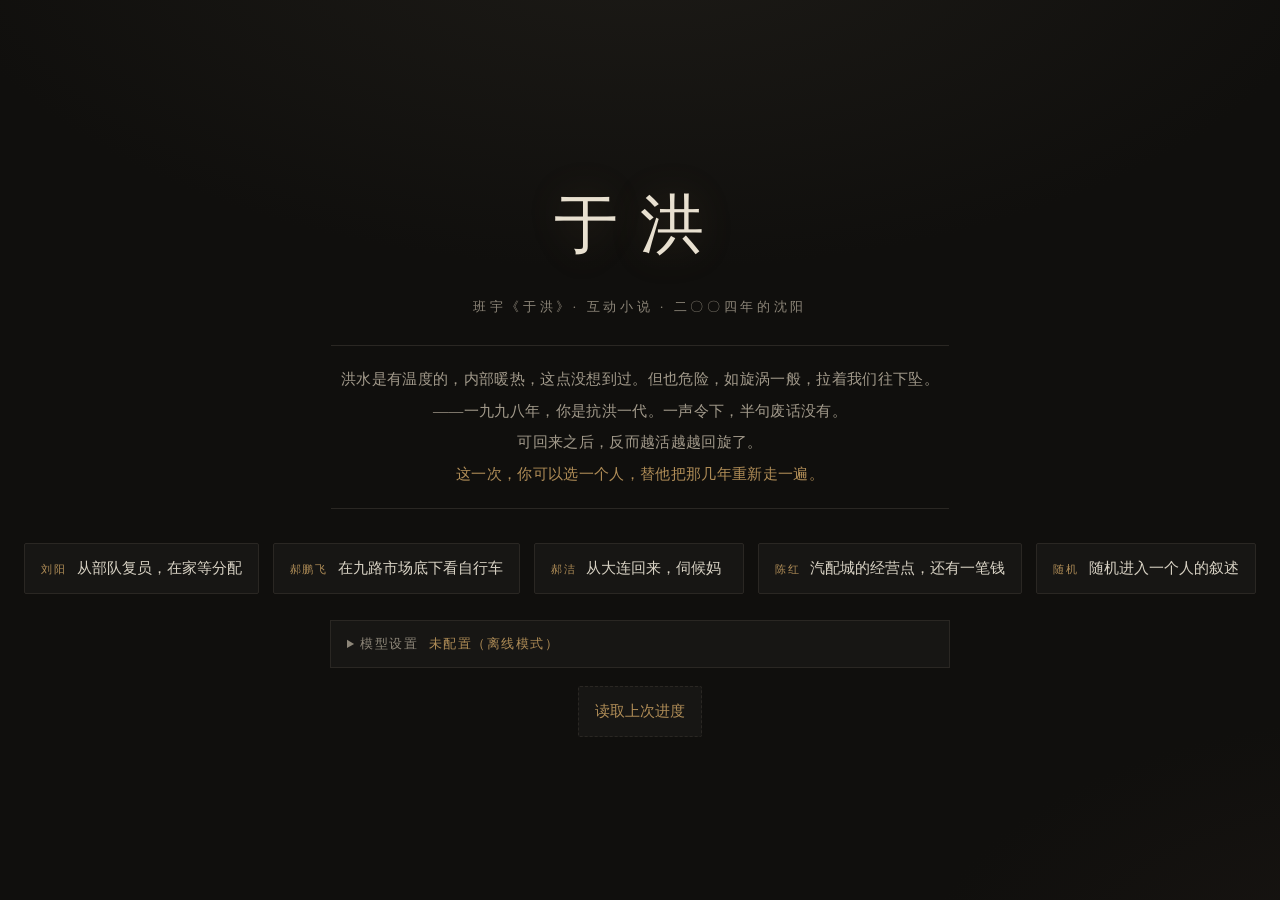
==== commit c123f6f5: "首页把随机按钮挪到四个角色之后" ====
--- a/docs/index.html
+++ b/docs/index.html
@@ -198,11 +198,11 @@
     <em>这一次，你可以选一个人，替他把那几年重新走一遍。</em>
   </div>
   <div class="menubtns">
-    <button class="choice" onclick="randomStart()"><span class="tag">随机</span><span>随机进入一个人的叙述</span></button>
     <button class="choice" onclick="startGame('liu')"><span class="tag">刘阳</span><span>从部队复员，在家等分配</span></button>
     <button class="choice" onclick="startGame('hao')"><span class="tag">郝鹏飞</span><span>在九路市场底下看自行车</span></button>
     <button class="choice" onclick="startGame('jie')"><span class="tag">郝洁</span><span>从大连回来，伺候妈</span></button>
     <button class="choice" onclick="startGame('chen')"><span class="tag">陈红</span><span>汽配城的经营点，还有一笔钱</span></button>
+    <button class="choice" onclick="randomStart()"><span class="tag">随机</span><span>随机进入一个人的叙述</span></button>
   </div>
 
   <details id="cfgbox" class="cfgbox">
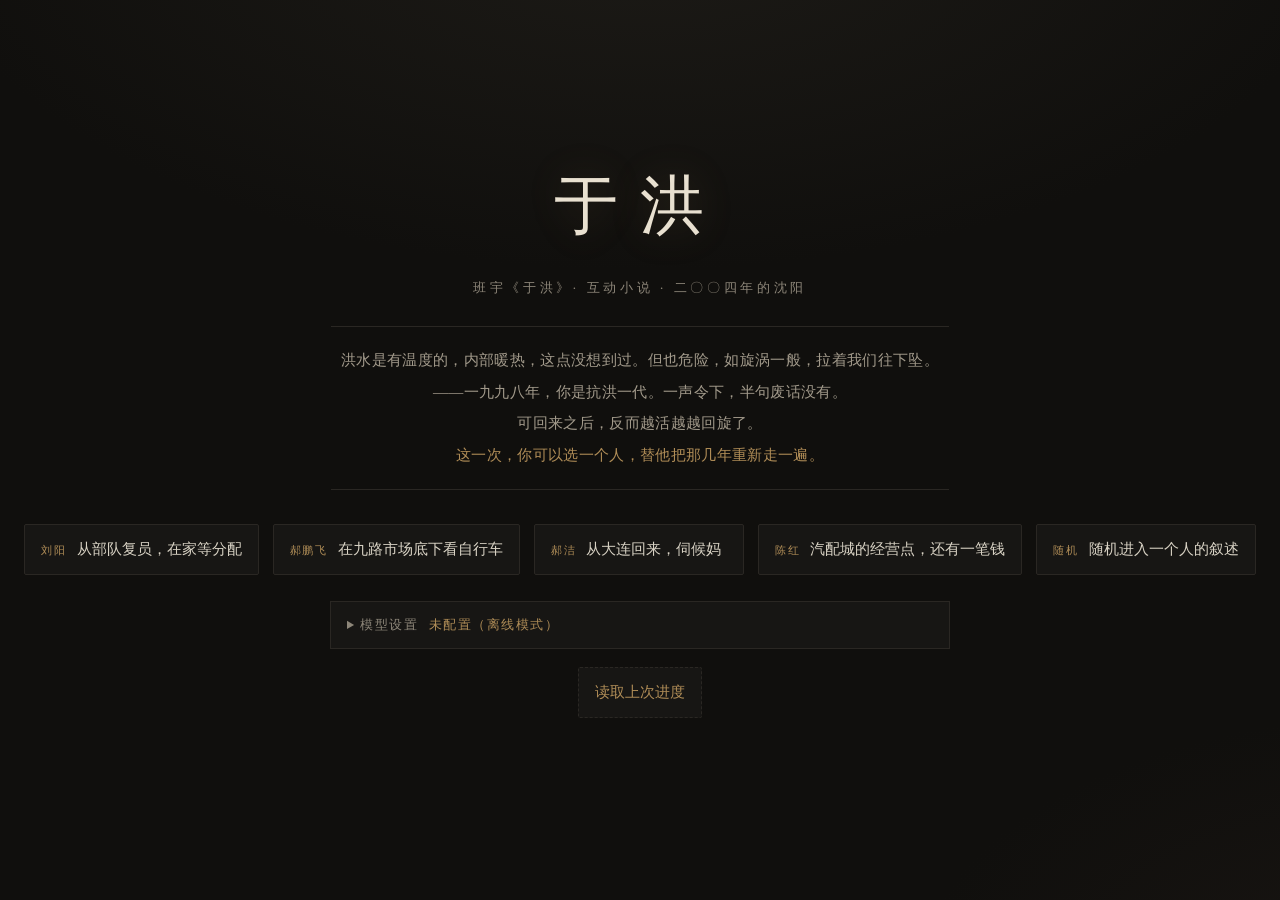
==== commit 0ccbd127: "首页加访问计数（Busuanzi），仅线上生效" ====
--- a/docs/index.html
+++ b/docs/index.html
@@ -84,6 +84,11 @@
 .cfgmsg { margin-top: 10px; font-size: 12px; line-height: 1.7; color: var(--dim); min-height: 18px; }
 .cfgmsg.ok { color: #7f9c6b; }
 .cfgmsg.err { color: #c96a5f; }
+
+/* 访问计数 */
+.visitcount { margin-top: 22px; font-size: 11.5px; color: #4f4a42; letter-spacing: .08em; min-height: 16px; }
+.visitcount span { color: #6f6959; }
+#busuanzi_value_site_pv, #busuanzi_value_site_uv { color: var(--accent); }
 
 /* ---------- 游戏 ---------- */
 #game { min-height: 100%; display: flex; flex-direction: column; }
@@ -235,6 +240,8 @@
   <div class="menuload">
     <button id="btnload" class="choice continue" onclick="tryLoad()">读取上次进度</button>
   </div>
+
+  <div id="visitcount" class="visitcount"></div>
 </div>
 
 <div id="game" class="hidden">
@@ -2971,7 +2978,21 @@
   refreshConfigUI();
 }
 
-document.addEventListener('DOMContentLoaded', refreshConfigUI);
+document.addEventListener('DOMContentLoaded', function () {
+  refreshConfigUI();
+  // 访问计数（仅在联网时生效，离线游玩不受影响）
+  if (/^https?:$/.test(location.protocol)) {
+    var box = document.getElementById('visitcount');
+    if (box) {
+      box.innerHTML = '本站访问 <span id="busuanzi_value_site_pv">…</span> 次 · 访客 <span id="busuanzi_value_site_uv">…</span> 人';
+    }
+    var s = document.createElement('script');
+    s.async = true;
+    s.src = 'https://busuanzi.ibruce.info/busuanzi/2.3/busuanzi.pure.mini.js';
+    s.onerror = function () { if (box) box.innerHTML = ''; };
+    document.body.appendChild(s);
+  }
+});
 </script>
 </body>
 </html>
